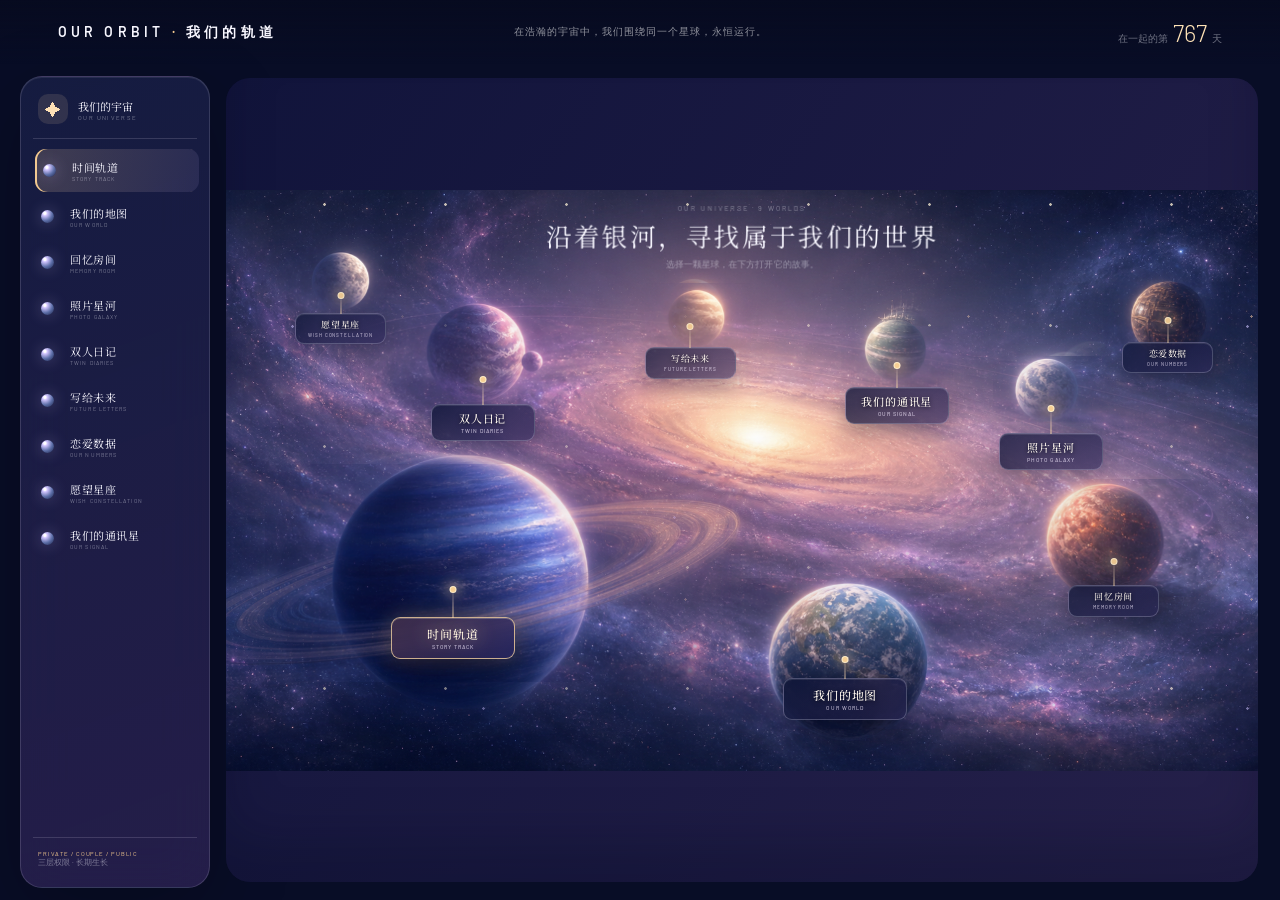
==== universe.html @ 41c92e72 "feat(atlas): animate nebula textures and planet surfaces" ====
<!doctype html>
<html lang="zh-CN">
<head>
  <meta charset="UTF-8">
  <meta name="viewport" content="width=device-width, initial-scale=1.0">
  <title>我们的宇宙｜OUR ORBIT</title>
  <meta name="description" content="葛家羽与牛一铭的私人数字恋爱博物馆。">
  <meta name="theme-color" content="#10142f">
  <link rel="stylesheet" href="css/site.css?v=ambient-v016">
</head>
<body class="universe-page">
  <div class="atlas-background" aria-hidden="true">
    <img src="assets/galaxy-atlas-integrated.png" alt="">
    <div class="atlas-background__shade"></div>
    <div class="atlas-background__grain"></div>
  </div>

  <header class="topbar topbar--atlas">
    <a class="brand" href="index.html">OUR ORBIT <span>·</span> 我们的轨道</a>
    <p class="atlas-message">在浩瀚的宇宙中，我们围绕同一个星球，永恒运行。</p>
    <div class="atlas-days"><span>在一起的第</span><strong data-day-number>—</strong><span>天</span></div>
    <button class="mobile-menu-button" type="button" data-menu-button aria-label="打开世界导航">☰</button>
  </header>

  <main class="atlas-shell">
    <aside class="world-nav" data-world-nav>
      <div class="world-nav__head"><span>✦</span><div><strong>我们的宇宙</strong><small>OUR UNIVERSE</small></div></div>
      <nav aria-label="功能世界">
        <button class="is-active" type="button" data-world="timeline"><i></i><span><strong>时间轨道</strong><small>STORY TRACK</small></span></button>
        <button type="button" data-world="map"><i></i><span><strong>我们的地图</strong><small>OUR WORLD</small></span></button>
        <button type="button" data-world="room"><i></i><span><strong>回忆房间</strong><small>MEMORY ROOM</small></span></button>
        <button type="button" data-world="gallery"><i></i><span><strong>照片星河</strong><small>PHOTO GALAXY</small></span></button>
        <button type="button" data-world="diary"><i></i><span><strong>双人日记</strong><small>TWIN DIARIES</small></span></button>
        <button type="button" data-world="letters"><i></i><span><strong>写给未来</strong><small>FUTURE LETTERS</small></span></button>
        <button type="button" data-world="stats"><i></i><span><strong>恋爱数据</strong><small>OUR NUMBERS</small></span></button>
        <button type="button" data-world="wishes"><i></i><span><strong>愿望星座</strong><small>WISH CONSTELLATION</small></span></button>
        <button type="button" data-world="signal"><i></i><span><strong>我们的通讯星</strong><small>OUR SIGNAL</small></span></button>
      </nav>
      <footer><span>PRIVATE / COUPLE / PUBLIC</span><small>三层权限 · 长期生长</small></footer>
    </aside>

    <section class="galaxy-stage" aria-label="宇宙地图">
      <div class="galaxy-map">
      <div class="atlas-camera-layer" aria-hidden="true"></div>
      <div class="ambient-nebula-layer" aria-hidden="true">
        <i class="ambient-nebula ambient-nebula--arms"></i>
        <i class="ambient-nebula ambient-nebula--tide"></i>
      </div>
      <div class="ambient-planet-layer" aria-hidden="true"></div>
      <div class="atlas-aurora" aria-hidden="true"></div>
      <div class="galaxy-stage__heading">
        <span>OUR UNIVERSE · 9 WORLDS</span>
        <h1>沿着银河，寻找属于我们的世界</h1>
        <p>选择一颗星球，在下方打开它的故事。</p>
      </div>
      <div class="orbit orbit--one"></div><div class="orbit orbit--two"></div><div class="orbit orbit--three"></div>
      <button class="planet-node planet-node--timeline is-active" data-world="timeline"><i></i><span>时间轨道<small>STORY TRACK</small></span></button>
      <button class="planet-node planet-node--map" data-world="map"><i></i><span>我们的地图<small>OUR WORLD</small></span></button>
      <button class="planet-node planet-node--room" data-world="room"><i></i><span>回忆房间<small>MEMORY ROOM</small></span></button>
      <button class="planet-node planet-node--gallery" data-world="gallery"><i></i><span>照片星河<small>PHOTO GALAXY</small></span></button>
      <button class="planet-node planet-node--diary" data-world="diary"><i></i><span>双人日记<small>TWIN DIARIES</small></span></button>
      <button class="planet-node planet-node--letters" data-world="letters"><i></i><span>写给未来<small>FUTURE LETTERS</small></span></button>
      <button class="planet-node planet-node--stats" data-world="stats"><i></i><span>恋爱数据<small>OUR NUMBERS</small></span></button>
      <button class="planet-node planet-node--wishes" data-world="wishes"><i></i><span>愿望星座<small>WISH CONSTELLATION</small></span></button>
      <button class="planet-node planet-node--signal" data-world="signal"><i></i><span>我们的通讯星<small>OUR SIGNAL</small></span></button>
      </div>
    </section>
  </main>
  <section class="world-transition" data-flight-overlay aria-live="polite">
    <a href="universe.html" class="world-transition__back">← 返回宇宙地图</a>
    <div><p data-flight-en>WORLD</p><h1 data-flight-title>新的世界</h1><span data-flight-kicker>这颗星球的故事正在展开。</span></div>
  </section>
  <script src="js/ambient-motion.js?v=ambient-v016"></script>
  <script src="js/site.js?v=ambient-v016"></script>
</body>
</html>
---- css/site.css ----
@import url('https://fonts.googleapis.com/css2?family=Barlow:wght@300;400;500;600&family=Noto+Serif+SC:wght@400;500&display=swap');

:root{--pearl:#f8f7ff;--soft:rgba(248,247,255,.72);--faint:rgba(248,247,255,.43);--gold:#f3c98f;--lavender:#cfc6f4;--panel:#131a3c;--line:rgba(238,235,255,.15);--sans:'Barlow','PingFang SC',sans-serif;--serif:'Noto Serif SC','Songti SC',serif}
*{box-sizing:border-box}html,body{margin:0;min-height:100%;font-family:var(--sans)}body{color:var(--pearl);background:#10152f}a{color:inherit;text-decoration:none}button{font:inherit;color:inherit}body{opacity:0;transition:opacity .55s ease}body.is-ready{opacity:1}

.topbar{position:fixed;z-index:50;top:0;left:0;width:100%;height:76px;padding:0 clamp(22px,4.5vw,72px);display:flex;align-items:center;justify-content:space-between}.brand{font-size:14px;font-weight:600;letter-spacing:.3em;white-space:nowrap}.brand span{color:var(--gold)}.topbar__meta{font-size:11px;color:var(--faint);letter-spacing:.18em;margin-right:auto;margin-left:18px}.sound-button,.mobile-menu-button{width:40px;height:40px;border:1px solid rgba(255,255,255,.2);border-radius:50%;background:rgba(47,57,103,.32);backdrop-filter:blur(14px);cursor:pointer}.mobile-menu-button{display:none}

/* home */
.home-page{height:100svh;overflow:hidden;background:#8799c6}.home-scene,.atlas-background{position:fixed;inset:0;overflow:hidden}.home-scene__image{position:absolute;width:112%;height:112%;inset:-6%;object-fit:cover;object-position:58% 50%;transform:scale(1.015);transition:transform .2s linear}.home-scene__wash{position:absolute;inset:0;background:linear-gradient(90deg,rgba(69,87,135,.46) 0%,rgba(88,101,151,.18) 38%,transparent 63%),linear-gradient(0deg,rgba(52,65,111,.38),transparent 52%)}.home-scene__vignette{position:absolute;inset:0;box-shadow:inset 0 0 180px rgba(47,58,103,.38)}.home-scene__grain,.atlas-background__grain{position:absolute;inset:0;opacity:.035;pointer-events:none;background-image:url("data:image/svg+xml,%3Csvg xmlns='http://www.w3.org/2000/svg' width='150' height='150'%3E%3Cfilter id='n'%3E%3CfeTurbulence type='fractalNoise' baseFrequency='.85' numOctaves='3' stitchTiles='stitchTiles'/%3E%3C/filter%3E%3Crect width='100%25' height='100%25' filter='url(%23n)'/%3E%3C/svg%3E");mix-blend-mode:overlay}
.hero{position:relative;z-index:5;height:100svh;padding:116px clamp(24px,6vw,96px) 84px;display:flex;align-items:center}.hero__copy{width:min(640px,47vw);text-shadow:0 7px 35px rgba(38,48,96,.42)}.eyebrow{margin:0 0 22px;font-size:10px;letter-spacing:.34em;color:var(--soft)}.hero h1{display:flex;align-items:center;gap:clamp(10px,1.5vw,24px);font-family:var(--serif);font-size:clamp(44px,5vw,78px);line-height:1.12;font-weight:400;letter-spacing:.06em;margin:0}.hero h1 i{font-family:var(--serif);font-size:.43em;font-style:normal;color:var(--gold)}.hero__lead{font-family:var(--serif);font-size:clamp(15px,1.35vw,20px);line-height:2.05;color:var(--soft);margin:25px 0 0}.relationship-clock{display:flex;align-items:center;gap:16px;margin-top:27px}.relationship-clock strong{font-size:13px;letter-spacing:.24em}.relationship-clock span{font-size:10px;letter-spacing:.22em;color:var(--faint)}.relationship-clock em{padding-left:16px;border-left:1px solid rgba(255,255,255,.2);font-size:11px;font-style:normal;letter-spacing:.12em;color:rgba(255,226,194,.72)}.primary-link{margin-top:34px;width:296px;padding:15px 17px 14px 20px;display:flex;align-items:center;justify-content:space-between;border:1px solid rgba(255,255,255,.32);border-radius:18px;background:rgba(54,67,119,.28);backdrop-filter:blur(16px);transition:.3s}.primary-link:hover{transform:translateY(-3px);border-color:rgba(255,220,171,.7);background:rgba(60,73,128,.48)}.primary-link span{font-size:15px;letter-spacing:.12em}.primary-link small{display:block;margin-top:2px;font-size:8px;letter-spacing:.3em;color:var(--faint)}.primary-link b{width:44px;height:44px;display:grid;place-items:center;border-radius:50%;font-size:18px;font-weight:300;background:rgba(255,239,212,.17)}.hero__caption{position:absolute;right:clamp(28px,7vw,110px);bottom:76px;text-align:center;display:flex;align-items:center;gap:12px;font-size:9px;letter-spacing:.26em;color:rgba(255,255,255,.58)}.hero__caption i{font-style:normal;color:var(--gold);font-size:18px}.hero__caption small{position:absolute;top:28px;left:50%;transform:translateX(-50%);white-space:nowrap;font-size:7px;color:var(--faint)}.home-footer{position:fixed;z-index:5;bottom:20px;left:0;width:100%;padding:0 clamp(22px,4.5vw,72px);display:flex;justify-content:space-between;font-size:7px;letter-spacing:.25em;color:rgba(255,255,255,.36)}

/* atlas */
.universe-page{min-height:100svh;overflow:hidden}.atlas-background img{width:100%;height:100%;object-fit:cover;object-position:center 37%}.atlas-background__shade{position:absolute;inset:0;background:linear-gradient(90deg,rgba(6,9,27,.64),transparent 28%,transparent 74%,rgba(6,9,27,.35)),linear-gradient(0deg,rgba(8,11,32,.87) 0%,transparent 45%,rgba(7,10,28,.35) 100%)}.topbar--atlas{height:64px;background:linear-gradient(180deg,rgba(7,10,29,.7),transparent)}.atlas-message{position:absolute;left:50%;transform:translateX(-50%);margin:0;font-size:10px;color:rgba(255,255,255,.55);letter-spacing:.1em;white-space:nowrap}.atlas-days{display:flex;align-items:baseline;gap:5px;font-size:10px;color:var(--faint)}.atlas-days strong{font-size:24px;font-weight:300;color:#ffe3b7}.atlas-shell{position:relative;z-index:4;height:100svh;padding:68px 16px 12px 226px;display:grid;grid-template-rows:minmax(380px,1fr) 39vh;gap:12px}.world-nav{position:absolute;left:20px;top:76px;bottom:12px;width:190px;padding:17px 12px;border:1px solid var(--line);border-radius:22px;background:linear-gradient(160deg,rgba(24,31,70,.82),rgba(50,38,91,.68));box-shadow:0 24px 80px rgba(0,0,0,.22),inset 0 1px rgba(255,255,255,.08);backdrop-filter:blur(24px);display:flex;flex-direction:column}.world-nav__head{display:flex;align-items:center;gap:10px;padding:0 5px 14px;border-bottom:1px solid var(--line)}.world-nav__head>span{width:30px;height:30px;display:grid;place-items:center;border-radius:10px;background:rgba(255,222,176,.12);color:#ffe1b5}.world-nav__head div{display:flex;flex-direction:column}.world-nav__head strong{font-family:var(--serif);font-size:11px;font-weight:400}.world-nav__head small{font-size:6px;letter-spacing:.23em;color:var(--faint)}.world-nav nav{margin-top:10px;display:grid;gap:3px}.world-nav button{min-height:43px;padding:5px 8px;border:0;border-radius:11px;background:transparent;display:grid;grid-template-columns:21px 1fr;align-items:center;gap:8px;text-align:left;cursor:pointer;transition:.25s}.world-nav button:hover,.world-nav button.is-active{background:linear-gradient(100deg,rgba(255,212,158,.18),rgba(203,183,245,.1));transform:translateX(2px)}.world-nav button.is-active{box-shadow:inset 2px 0 var(--gold)}.world-nav button>i{width:13px;height:13px;border-radius:50%;background:radial-gradient(circle at 30% 26%,#fff 0 8%,#d3c6ff 18%,#5c6ea7 56%,#171c42 100%);box-shadow:0 0 15px rgba(213,199,255,.3)}.world-nav button span{display:flex;flex-direction:column}.world-nav button strong{font-family:var(--serif);font-size:11px;font-weight:400;letter-spacing:.05em}.world-nav button small{font-size:5.5px;letter-spacing:.2em;color:var(--faint)}.world-nav footer{margin-top:auto;padding:12px 5px 2px;border-top:1px solid var(--line);display:flex;flex-direction:column}.world-nav footer span{font-size:6px;letter-spacing:.16em;color:var(--gold)}.world-nav footer small{font-size:8px;color:var(--faint)}
.galaxy-stage{position:relative;min-height:0;overflow:hidden}.galaxy-stage__heading{position:absolute;z-index:4;top:5px;left:50%;transform:translateX(-50%);text-align:center;width:min(620px,70vw)}.galaxy-stage__heading span{font-size:7px;letter-spacing:.3em;color:var(--faint)}.galaxy-stage__heading h1{font-family:var(--serif);font-size:clamp(20px,2vw,30px);font-weight:400;letter-spacing:.08em;margin:4px 0}.galaxy-stage__heading p{font-size:9px;color:var(--faint);margin:0}.orbit{position:absolute;left:50%;top:54%;border:1px solid rgba(244,206,150,.2);border-radius:50%;transform:translate(-50%,-50%) rotate(-8deg);pointer-events:none}.orbit--one{width:32%;height:25%}.orbit--two{width:58%;height:43%;border-color:rgba(207,198,244,.18);transform:translate(-50%,-50%) rotate(6deg)}.orbit--three{width:84%;height:64%;opacity:.65}
.planet-node{position:absolute;z-index:5;padding:0;border:0;background:none;display:flex;flex-direction:column;align-items:center;gap:6px;cursor:pointer;transition:.35s}.planet-node:hover,.planet-node.is-active{filter:brightness(1.3);transform:scale(1.08)}.planet-node>i{display:block;width:58px;aspect-ratio:1;border-radius:50%;background:radial-gradient(circle at 31% 25%,rgba(255,255,255,.92),transparent 7%),radial-gradient(circle at 38% 35%,#8293c0,#34426f 50%,#111733 79%);box-shadow:inset -10px -11px 18px rgba(7,9,28,.65),0 0 18px rgba(185,199,255,.22)}.planet-node span{font-family:var(--serif);font-size:10px;white-space:nowrap;text-shadow:0 2px 8px #080b24}.planet-node small{display:block;font-family:var(--sans);font-size:5px;letter-spacing:.2em;color:var(--faint)}.planet-node--timeline{left:11%;top:53%}.planet-node--timeline>i{width:72px;background:repeating-linear-gradient(0deg,#6787ac 0 9px,#273653 10px 16px);box-shadow:inset -13px -8px 19px rgba(6,9,24,.7),0 0 20px rgba(167,198,255,.2)}.planet-node--map{left:53%;top:62%}.planet-node--map>i{width:67px;background:radial-gradient(circle at 32% 25%,rgba(255,255,255,.85),transparent 5%),radial-gradient(ellipse at 60% 45%,#7d9d68 0 18%,transparent 20%),radial-gradient(ellipse at 28% 62%,#6e8c5a 0 16%,transparent 18%),#1f5274}.planet-node--room{right:10%;top:48%}.planet-node--room>i{width:65px;background:radial-gradient(circle at 30% 22%,#f1c28a,#b5673e 34%,#542e2e 70%,#18172f)}.planet-node--gallery{right:24%;top:25%}.planet-node--gallery>i{background:radial-gradient(circle at 32% 27%,#fff,#b9c6e1 26%,#59698a 66%,#1c223f)}.planet-node--diary{left:29%;top:31%}.planet-node--diary>i{background:radial-gradient(circle at 30% 25%,#f5e7ef,#9b6f9a 34%,#4a365f 70%,#17162e)}.planet-node--letters{left:40%;top:17%}.planet-node--letters>i{width:50px;background:radial-gradient(circle at 30% 25%,#fff1cc,#c69a57 35%,#6e4a35 70%,#1b1831)}.planet-node--stats{right:4%;top:17%}.planet-node--stats>i{width:48px;background:radial-gradient(circle at 28% 23%,#ecd9c0,#755646 34%,#2e2f42 70%,#11152d)}.planet-node--wishes{left:17%;top:18%}.planet-node--wishes>i{width:48px;background:radial-gradient(circle at 30% 25%,#fff,#d7d7c6 28%,#67758c 67%,#191d36)}.planet-node--signal{left:51%;top:18%}.planet-node--signal>i{width:45px;background:repeating-linear-gradient(0deg,#65c0b8 0 8px,#25546a 9px 16px)}
.museum-panel{min-height:290px;display:grid;grid-template-columns:minmax(240px,22%) 1fr minmax(215px,18%);border:1px solid rgba(239,235,255,.16);border-radius:22px;overflow:hidden;background:linear-gradient(140deg,rgba(17,24,58,.94),rgba(39,31,81,.91) 50%,rgba(17,29,67,.94));box-shadow:0 -16px 70px rgba(4,7,25,.42);backdrop-filter:blur(24px)}.museum-panel__identity{position:relative;padding:20px 22px;border-right:1px solid var(--line);display:flex;flex-direction:column;align-items:flex-start;overflow:hidden}.back-link{font-size:8px;color:var(--faint);letter-spacing:.12em}.selected-planet{position:absolute;right:-24px;top:-19px;width:138px;aspect-ratio:1;border-radius:50%;background:radial-gradient(circle at 30% 24%,#fff,transparent 5%),radial-gradient(circle at 36% 33%,#9aaadc,#53628d 46%,#151c3e 76%);box-shadow:-13px 18px 38px rgba(4,7,24,.48),0 0 35px rgba(184,200,255,.18)}.selected-planet i{position:absolute;left:-22%;top:47%;width:145%;height:22%;border:1px solid rgba(244,207,157,.36);border-radius:50%;transform:rotate(-12deg)}.museum-panel__identity>p{margin:42px 0 2px;font-size:6px;letter-spacing:.28em;color:var(--faint)}.museum-panel__identity h2{font-family:var(--serif);font-size:clamp(25px,2.2vw,36px);font-weight:400;letter-spacing:.08em;margin:0;max-width:75%}.museum-panel__identity>span{margin-top:8px;max-width:80%;font-family:var(--serif);font-size:10px;line-height:1.7;color:var(--soft)}.enter-world{margin-top:auto;border:1px solid rgba(255,255,255,.2);border-radius:10px;background:linear-gradient(100deg,rgba(249,206,148,.15),rgba(207,190,245,.1));padding:9px 13px;font-size:9px;letter-spacing:.1em;cursor:pointer}.museum-panel__content{padding:14px 18px;min-width:0;overflow:hidden}.detail-tabs{height:32px;display:flex;gap:clamp(12px,2vw,30px);align-items:center;border-bottom:1px solid var(--line);overflow:auto}.detail-tabs button{border:0;background:none;padding:0;white-space:nowrap;font-size:8px;color:var(--faint);cursor:pointer}.detail-tabs button.is-active{color:#ffe0b4}.detail-intro{margin:10px 0 8px;font-size:9px;line-height:1.7;color:var(--soft)}.detail-timeline{display:flex;gap:24px;min-height:32px;overflow:auto}.detail-timeline div{display:flex;align-items:center;gap:7px;white-space:nowrap}.detail-timeline time{font-size:6px;color:var(--faint);letter-spacing:.08em}.detail-timeline i{width:4px;height:4px;border-radius:50%;background:var(--gold);box-shadow:0 0 10px var(--gold)}.detail-timeline span{font-family:var(--serif);font-size:8px}.memory-gallery{height:calc(100% - 92px);min-height:116px;display:grid;grid-template-columns:repeat(3,1fr);gap:8px}.memory-card{position:relative;overflow:hidden;border:1px solid var(--line);border-radius:10px;background-size:cover;background-position:center}.memory-card:nth-child(1){background-image:linear-gradient(0deg,rgba(9,13,39,.8),transparent),url('../assets/hero-twin-planets.png')}.memory-card:nth-child(2){background-image:linear-gradient(0deg,rgba(9,13,39,.86),transparent),url('../assets/galaxy-atlas.png');background-position:30% 40%}.memory-card:nth-child(3){background-image:linear-gradient(0deg,rgba(9,13,39,.86),transparent),url('../assets/galaxy-atlas.png');background-position:75% 50%}.memory-card span{position:absolute;left:10px;bottom:8px;font-family:var(--serif);font-size:9px}.memory-card small{position:absolute;left:10px;top:8px;font-size:5px;letter-spacing:.16em;color:var(--soft)}.museum-panel__notes{padding:18px;border-left:1px solid var(--line);display:flex;flex-direction:column}.museum-panel__notes>span{font-family:var(--serif);font-size:10px;color:#ffdfb2}.museum-panel__notes>div{margin-top:11px}.museum-panel__notes p{position:relative;margin:0 0 10px;padding-left:13px;font-size:8px;line-height:1.6;color:var(--soft)}.museum-panel__notes p:before{content:'';position:absolute;left:0;top:6px;width:4px;height:4px;border-radius:50%;background:#dccbff}.museum-panel__notes footer{margin-top:auto;padding-top:11px;border-top:1px solid var(--line);display:flex;flex-direction:column}.museum-panel__notes footer strong{font-family:var(--serif);font-size:10px;font-weight:400}.museum-panel__notes footer small{font-size:5px;letter-spacing:.18em;color:var(--faint)}

@media(max-width:980px){.atlas-shell{padding-left:180px}.world-nav{width:156px}.museum-panel{grid-template-columns:minmax(220px,32%) 1fr}.museum-panel__notes{display:none}.atlas-message{display:none}.planet-node span{display:none}}
@media(max-width:700px){.topbar{height:60px;padding:0 18px}.brand{font-size:11px;letter-spacing:.2em}.topbar__meta,.sound-button,.atlas-days{display:none}.home-page{overflow:auto}.home-scene__image{width:150%;height:100%;inset:0 -25%;object-position:64% 35%}.home-scene__wash{background:linear-gradient(0deg,rgba(46,60,108,.64),transparent 62%)}.hero{height:100svh;padding:70px 20px 34px;align-items:flex-end}.hero__copy{width:100%}.hero h1{font-size:clamp(34px,10vw,48px)}.hero__lead{font-size:14px}.relationship-clock{flex-wrap:wrap}.relationship-clock em{width:100%;padding:0;border:0}.hero__caption,.home-footer span:first-child{display:none}.primary-link{width:min(100%,320px)}.mobile-menu-button{display:grid;place-items:center}.atlas-shell{padding:70px 12px 12px;display:block;height:auto;min-height:100svh}.world-nav{position:fixed;z-index:60;top:0;left:0;bottom:0;width:min(300px,86vw);border-radius:0;transform:translateX(-105%);transition:.35s}.world-nav.is-open{transform:translateX(0)}.galaxy-stage{height:58vh;min-height:470px}.galaxy-stage__heading{top:0;width:90%}.galaxy-stage__heading h1{font-size:19px}.orbit{opacity:.35}.planet-node>i{width:44px}.planet-node--timeline>i,.planet-node--map>i,.planet-node--room>i{width:54px}.museum-panel{display:block;min-height:620px;border-radius:18px}.museum-panel__identity{height:220px;border:0;border-bottom:1px solid var(--line)}.museum-panel__identity>p{margin-top:28px}.museum-panel__content{height:390px}.memory-gallery{height:230px;grid-template-columns:1fr;overflow:auto}.memory-card{min-height:140px}}
@media(prefers-reduced-motion:reduce){*,*:before,*:after{animation:none!important;transition:none!important}}

/* V0.12 atlas: each navigable world uses a dedicated painted planet asset,
   rather than a procedural colour ball.  The source images stay local so the
   GitHub Pages build has no external image dependency. */
.universe-page .planet-node>i{background-color:transparent;background-repeat:no-repeat;background-size:cover;background-position:center;box-shadow:0 0 30px rgba(184,199,255,.22)}
.universe-page .planet-node--timeline>i{width:128px;background-image:url('../assets/planet-timeline.png')}
.universe-page .planet-node--map>i{width:118px;background-image:url('../assets/planet-map.png')}
.universe-page .planet-node--room>i{width:112px;background-image:url('../assets/planet-room.png')}
.universe-page .planet-node--gallery>i{width:98px;background-image:url('../assets/planet-gallery.png')}
.universe-page .planet-node--diary>i{width:104px;background-image:url('../assets/planet-diary.png')}
.universe-page .planet-node--letters>i{width:88px;background-image:url('../assets/planet-letters.png')}
.universe-page .planet-node--stats>i{width:86px;background-image:url('../assets/planet-stats.png')}
.universe-page .planet-node--wishes>i{width:88px;background-image:url('../assets/planet-wishes.png')}
.universe-page .planet-node--signal>i{width:84px;background-image:url('../assets/planet-signal.png')}
.universe-page .planet-node:hover>i,.universe-page .planet-node.is-active>i{filter:brightness(1.16) saturate(1.1);box-shadow:0 0 42px rgba(255,211,159,.42)}
.universe-page .selected-planet{width:170px;background-color:transparent;background-repeat:no-repeat;background-size:cover;background-position:center;box-shadow:-13px 18px 38px rgba(4,7,24,.48),0 0 48px rgba(184,200,255,.3)}
@media(max-width:700px){.universe-page .planet-node--timeline>i{width:76px}.universe-page .planet-node--map>i,.universe-page .planet-node--room>i{width:70px}.universe-page .planet-node--gallery>i,.universe-page .planet-node--diary>i{width:62px}.universe-page .planet-node--letters>i,.universe-page .planet-node--stats>i,.universe-page .planet-node--wishes>i,.universe-page .planet-node--signal>i{width:56px}.universe-page .selected-planet{width:132px}}

/* The atlas needs embedded celestial bodies, not circular image stickers.
   Zoom through the generated frame, softly dissolve the remaining edge, and
   share the galaxy's lavender/gold atmospheric light with every planet. */
.universe-page .planet-node>i{position:relative;border-radius:0;background-size:155%;background-position:center;mask-image:radial-gradient(circle at 50% 50%,#000 66%,rgba(0,0,0,.96) 75%,rgba(0,0,0,.48) 87%,transparent 97%);-webkit-mask-image:radial-gradient(circle at 50% 50%,#000 66%,rgba(0,0,0,.96) 75%,rgba(0,0,0,.48) 87%,transparent 97%);box-shadow:none;filter:drop-shadow(0 12px 16px rgba(3,7,28,.48)) drop-shadow(0 0 16px rgba(190,169,255,.22));animation:planet-drift 12s ease-in-out infinite}
.universe-page .planet-node>i:after{content:'';position:absolute;inset:5%;border-radius:50%;background:radial-gradient(circle at 22% 18%,rgba(255,234,201,.34),transparent 21%),radial-gradient(circle at 80% 82%,rgba(159,170,255,.17),transparent 47%);mix-blend-mode:screen;pointer-events:none}
.universe-page .planet-node--timeline>i{background-size:178%;animation-duration:14s}.universe-page .planet-node--map>i{background-size:164%;animation-duration:17s;animation-delay:-5s}.universe-page .planet-node--room>i{background-size:164%;animation-duration:15s;animation-delay:-8s}.universe-page .planet-node--gallery>i{background-size:160%;animation-duration:13s;animation-delay:-3s}.universe-page .planet-node--diary>i{background-size:163%;animation-duration:16s;animation-delay:-9s}.universe-page .planet-node--letters>i{background-size:165%;animation-duration:12s;animation-delay:-6s}.universe-page .planet-node--stats>i{background-size:165%;animation-duration:18s;animation-delay:-11s}.universe-page .planet-node--wishes>i{background-size:163%;animation-duration:13s;animation-delay:-7s}.universe-page .planet-node--signal>i{background-size:165%;animation-duration:16s;animation-delay:-4s}
.universe-page .planet-node:hover>i,.universe-page .planet-node.is-active>i{filter:brightness(1.13) saturate(1.09) drop-shadow(0 12px 18px rgba(3,7,28,.42)) drop-shadow(0 0 23px rgba(255,205,156,.48));box-shadow:none}
.universe-page .galaxy-stage:before{content:'';position:absolute;inset:6% 5% 0;z-index:2;pointer-events:none;background:radial-gradient(ellipse at 49% 57%,rgba(255,199,166,.16),transparent 19%),radial-gradient(ellipse at 58% 48%,rgba(150,135,255,.13),transparent 38%);mix-blend-mode:screen;filter:blur(17px);animation:galaxy-breathe 13s ease-in-out infinite}
.universe-page .selected-planet{border-radius:0;background-size:178%;mask-image:radial-gradient(circle at 50% 50%,#000 68%,rgba(0,0,0,.9) 80%,transparent 98%);-webkit-mask-image:radial-gradient(circle at 50% 50%,#000 68%,rgba(0,0,0,.9) 80%,transparent 98%);box-shadow:none;filter:drop-shadow(-13px 18px 24px rgba(4,7,24,.5)) drop-shadow(0 0 25px rgba(184,200,255,.28))}
@keyframes planet-drift{0%,100%{transform:translate3d(0,0,0) rotate(-.35deg)}50%{transform:translate3d(0,-7px,0) rotate(.35deg)}}
@keyframes galaxy-breathe{0%,100%{opacity:.55;transform:scale(.98)}50%{opacity:1;transform:scale(1.03)}}

/* Unified atlas composition: the worlds are painted into one shared galaxy
   instead of being nine separate images layered on top of a background. */
.universe-page .atlas-background{display:none}
.universe-page{background:#080d26}
.universe-page .galaxy-stage{background:url('../assets/galaxy-atlas-integrated.png') center center/cover no-repeat;border-radius:18px 18px 0 0;box-shadow:inset 0 -45px 50px rgba(5,8,29,.24)}
.universe-page .galaxy-stage:before{opacity:.34;animation:galaxy-breathe 15s ease-in-out infinite}
.universe-page .orbit{display:none}
.universe-page .planet-node>i{visibility:hidden;animation:none!important;filter:none!important;mask-image:none;-webkit-mask-image:none;background:none!important;width:96px}
.universe-page .planet-node{gap:2px;text-shadow:0 2px 8px #05091f}
.universe-page .planet-node:hover,.universe-page .planet-node.is-active{filter:none;transform:translateY(-2px)}
.universe-page .planet-node:hover span,.universe-page .planet-node.is-active span{color:#ffe2bd;text-shadow:0 0 18px rgba(255,210,161,.76)}
.universe-page .planet-node--wishes{left:7%;top:11%}.universe-page .planet-node--diary{left:20%;top:23%}.universe-page .planet-node--letters{left:41%;top:17%}.universe-page .planet-node--signal{left:61%;top:22%}.universe-page .planet-node--gallery{right:15%;top:29%}.universe-page .planet-node--stats{right:3%;top:16%}.universe-page .planet-node--timeline{left:17%;top:52%}.universe-page .planet-node--map{left:55%;top:63%}.universe-page .planet-node--room{right:8%;top:47%}
.universe-page .selected-planet{border-radius:50%;background:radial-gradient(circle at 30% 25%,rgba(255,255,255,.85),transparent 7%),radial-gradient(circle at 40% 35%,#91a4d2,#45547e 48%,#121b42 78%)!important;mask-image:none;-webkit-mask-image:none;filter:none;box-shadow:-13px 18px 38px rgba(4,7,24,.48),0 0 35px rgba(184,200,255,.18)}
@media(max-width:700px){.universe-page .galaxy-stage{border-radius:14px}.universe-page .planet-node>i{width:54px}.universe-page .planet-node--wishes{left:5%;top:11%}.universe-page .planet-node--diary{left:18%;top:23%}.universe-page .planet-node--timeline{left:13%;top:52%}.universe-page .planet-node--map{left:52%;top:63%}.universe-page .planet-node--room{right:5%;top:47%}}

/* Planet labels: readable museum placards connected back to their world. */
.universe-page .galaxy-stage{background-size:104%;background-position:50% 50%;animation:atlas-drift 26s ease-in-out infinite alternate}
.universe-page .galaxy-stage:after{content:'';position:absolute;inset:0;z-index:3;pointer-events:none;opacity:.62;background-image:radial-gradient(circle,rgba(255,239,211,.95) 0 1px,transparent 1.7px),radial-gradient(circle,rgba(205,194,255,.8) 0 1px,transparent 1.7px);background-size:128px 128px,197px 197px;background-position:0 0,35px 54px;animation:stardust-flow 22s linear infinite}
.universe-page .planet-node{z-index:6;gap:0;min-width:108px;align-items:center;animation:label-float 8s ease-in-out infinite}
.universe-page .planet-node:nth-of-type(2n){animation-delay:-2.8s}.universe-page .planet-node:nth-of-type(3n){animation-delay:-5.2s}
.universe-page .planet-node span{position:relative;display:flex;flex-direction:column;align-items:center;min-width:104px;padding:7px 10px 6px;border:1px solid rgba(234,231,255,.26);border-radius:9px;background:linear-gradient(135deg,rgba(13,20,54,.78),rgba(39,35,83,.56));box-shadow:0 8px 22px rgba(4,7,24,.34),inset 0 1px rgba(255,255,255,.1);backdrop-filter:blur(11px);font-size:11px;font-weight:500;line-height:1.15;letter-spacing:.07em;color:#fff8ef;text-shadow:0 1px 4px rgba(1,4,18,.9);transition:.28s}
.universe-page .planet-node small{margin-top:3px;font-size:5.5px;letter-spacing:.19em;color:rgba(245,235,255,.7);text-shadow:none}
.universe-page .planet-node span:before{content:'';position:absolute;left:50%;bottom:100%;width:1px;height:19px;background:linear-gradient(0deg,rgba(255,221,169,.88),rgba(216,201,255,.18));transform:translateX(-50%)}
.universe-page .planet-node span:after{content:'';position:absolute;left:50%;bottom:calc(100% + 17px);width:5px;height:5px;border:1px solid rgba(255,239,203,.95);border-radius:50%;background:#f6cf94;box-shadow:0 0 13px 4px rgba(255,210,150,.42);transform:translateX(-50%)}
.universe-page .planet-node:hover,.universe-page .planet-node.is-active{transform:translateY(-3px);animation-play-state:paused}
.universe-page .planet-node:hover span,.universe-page .planet-node.is-active span{border-color:rgba(255,221,164,.75);background:linear-gradient(135deg,rgba(70,49,76,.8),rgba(43,39,97,.72));box-shadow:0 10px 28px rgba(5,7,27,.45),0 0 22px rgba(255,205,146,.28),inset 0 1px rgba(255,246,225,.24);color:#fff4df}
.universe-page .planet-node.is-active span:after{animation:anchor-pulse 2.4s ease-in-out infinite}
.universe-page .planet-node>i{display:none}
.universe-page .planet-node--wishes{left:7%;top:27%;--line:18px}.universe-page .planet-node--diary{left:21%;top:31%;--line:23px}.universe-page .planet-node--letters{left:42%;top:32%;--line:18px}.universe-page .planet-node--signal{left:61%;top:36%;--line:19px}.universe-page .planet-node--gallery{right:14%;top:40%;--line:20px}.universe-page .planet-node--stats{right:2%;top:31%;--line:17px}.universe-page .planet-node--timeline{left:18%;top:68%;--line:27px}.universe-page .planet-node--map{left:55%;top:79%;--line:23px}.universe-page .planet-node--room{right:7%;top:64%;--line:25px}
.universe-page .planet-node--timeline span,.universe-page .planet-node--map span{min-width:132px;padding:9px 13px 8px;font-size:12px}.universe-page .planet-node--letters span,.universe-page .planet-node--room span,.universe-page .planet-node--stats span,.universe-page .planet-node--wishes span{min-width:91px;padding:6px 8px 5px;font-size:9px;opacity:.94}.universe-page .planet-node--letters small,.universe-page .planet-node--room small,.universe-page .planet-node--stats small,.universe-page .planet-node--wishes small{font-size:4.7px}
.universe-page .planet-node span:before{height:var(--line,19px)}.universe-page .planet-node span:after{bottom:calc(100% + var(--line,19px) - 2px)}
.universe-page .galaxy-stage.is-focusing{animation:atlas-focus .9s cubic-bezier(.22,.8,.24,1) both!important}
@keyframes atlas-drift{0%{background-position:49% 51%}100%{background-position:52% 48%}}
@keyframes stardust-flow{from{background-position:0 0,35px 54px}to{background-position:128px -96px,232px -89px}}
@keyframes label-float{0%,100%{translate:0 0}50%{translate:0 -4px}}
@keyframes anchor-pulse{0%,100%{transform:translateX(-50%) scale(1);box-shadow:0 0 13px 4px rgba(255,210,150,.42)}50%{transform:translateX(-50%) scale(1.7);box-shadow:0 0 20px 7px rgba(255,216,162,.5)}}
@keyframes atlas-focus{0%{background-size:104%;background-position:50% 50%;filter:brightness(1)}45%{background-size:121%;background-position:var(--focus-x,50%) var(--focus-y,50%);filter:brightness(1.12)}100%{background-size:104%;background-position:var(--focus-x,50%) var(--focus-y,50%);filter:brightness(1)}}
@media(max-width:700px){.universe-page .galaxy-stage{background-size:cover}.universe-page .planet-node{min-width:80px}.universe-page .planet-node span{min-width:76px;padding:5px 6px;border-radius:7px;font-size:8px}.universe-page .planet-node small{font-size:4px}.universe-page .planet-node--timeline span,.universe-page .planet-node--map span{min-width:88px;padding:6px;font-size:9px}.universe-page .planet-node--wishes{left:5%;top:27%}.universe-page .planet-node--diary{left:17%;top:31%}.universe-page .planet-node--timeline{left:12%;top:68%}.universe-page .planet-node--map{left:50%;top:79%}.universe-page .planet-node--room{right:4%;top:64%}}

/* Each pin is now calibrated to the actual painted planet, not the label box. */
.universe-page .planet-node span:before,.universe-page .planet-node span:after{left:var(--pin-x,50%)}
.universe-page .planet-node--wishes{--line:100px;--pin-x:calc(50% - 70px)}.universe-page .planet-node--diary{--line:100px;--pin-x:calc(50% - 40px)}.universe-page .planet-node--letters{--line:105px;--pin-x:calc(50% - 28px)}.universe-page .planet-node--signal{--line:95px;--pin-x:calc(50% - 34px)}.universe-page .planet-node--gallery{--line:120px;--pin-x:calc(50% + 30px)}.universe-page .planet-node--stats{--line:100px;--pin-x:calc(50% + 16px)}.universe-page .planet-node--timeline{--line:48px;--pin-x:calc(50% - 37px)}.universe-page .planet-node--map{--line:30px;--pin-x:calc(50% - 16px)}.universe-page .planet-node--room{--line:40px;--pin-x:50%}

/* Camera-only layer: the universe moves into the selected planet while UI stays crisp. */
.universe-page .galaxy-stage{background:none!important;animation:none!important}
.universe-page .atlas-camera-layer{position:absolute;z-index:0;inset:0;background:url('../assets/galaxy-atlas-integrated.png') center/104% no-repeat;transform-origin:var(--focus-x,50%) var(--focus-y,50%);transition:transform .7s cubic-bezier(.22,.8,.24,1),filter .7s ease;will-change:transform;animation:atlas-drift-camera 26s ease-in-out infinite alternate}
.universe-page .galaxy-stage.is-focusing .atlas-camera-layer{animation:atlas-camera-push 1.15s cubic-bezier(.16,.82,.22,1) both}
.universe-page .galaxy-stage.is-focused .atlas-camera-layer{transform:scale(1.14);filter:brightness(1.09) saturate(1.06)}
@keyframes atlas-drift-camera{0%{background-position:49% 51%}100%{background-position:52% 48%}}
@keyframes atlas-camera-push{0%{transform:scale(1);filter:brightness(1)}52%{transform:scale(1.34);filter:brightness(1.2) saturate(1.12)}100%{transform:scale(1.14);filter:brightness(1.09) saturate(1.06)}}
@media(max-width:700px){.universe-page .atlas-camera-layer{background-size:cover}.universe-page .planet-node--wishes{--pin-x:50%;--line:44px}.universe-page .planet-node--diary{--pin-x:50%;--line:45px}.universe-page .planet-node--letters{--pin-x:50%;--line:42px}.universe-page .planet-node--signal{--pin-x:50%;--line:42px}.universe-page .planet-node--gallery{--pin-x:50%;--line:48px}.universe-page .planet-node--stats{--pin-x:50%;--line:44px}.universe-page .planet-node--timeline{--pin-x:50%;--line:38px}.universe-page .planet-node--map{--pin-x:50%;--line:32px}.universe-page .planet-node--room{--pin-x:50%;--line:36px}}

/* Alignment pass: preserve the full 16:9 atlas, then place labels in its
   stable coordinate system. Motion is deliberately disabled until this map is
   visually correct. */
.universe-page .galaxy-stage{--atlas-left:18.4%;--atlas-width:63.2%;background:#090d28!important;isolation:isolate}
.universe-page .galaxy-stage:before,.universe-page .galaxy-stage:after{display:none}
.universe-page .atlas-camera-layer{z-index:0;background:#090d28 url('../assets/galaxy-atlas-integrated.png') center/contain no-repeat;transform:none!important;filter:none!important;animation:none!important;transition:none!important}
.universe-page .atlas-camera-layer:before{content:'';position:absolute;inset:-9%;z-index:-1;background:url('../assets/galaxy-atlas-integrated.png') center/cover no-repeat;filter:blur(28px);opacity:.34}
.universe-page .planet-node{transform:translateX(-50%);animation:none!important}
.universe-page .planet-node:hover,.universe-page .planet-node.is-active{transform:translateX(-50%) translateY(-3px)}
.universe-page .planet-node--wishes{left:25.5%;top:24%;--line:18px;--pin-x:50%}.universe-page .planet-node--diary{left:34.2%;top:39%;--line:27px;--pin-x:50%}.universe-page .planet-node--letters{left:47.1%;top:29%;--line:22px;--pin-x:50%}.universe-page .planet-node--signal{left:60.1%;top:36%;--line:22px;--pin-x:50%}.universe-page .planet-node--gallery{left:68.9%;top:44%;--line:25px;--pin-x:50%}.universe-page .planet-node--stats{left:75.9%;top:28%;--line:22px;--pin-x:50%}.universe-page .planet-node--timeline{left:32.3%;top:78%;--line:29px;--pin-x:50%}.universe-page .planet-node--map{left:56.3%;top:87%;--line:18px;--pin-x:50%}.universe-page .planet-node--room{left:72.8%;top:70%;--line:25px;--pin-x:50%}
.universe-page .planet-node--timeline span,.universe-page .planet-node--map span{min-width:124px}.universe-page .planet-node--letters span,.universe-page .planet-node--room span,.universe-page .planet-node--stats span,.universe-page .planet-node--wishes span{min-width:91px}
@media(max-width:700px){.universe-page .galaxy-stage{--atlas-left:0%;--atlas-width:100%}.universe-page .atlas-camera-layer{background-size:cover}.universe-page .planet-node{transform:translateX(-50%)}.universe-page .planet-node:hover,.universe-page .planet-node.is-active{transform:translateX(-50%) translateY(-2px)}.universe-page .planet-node--wishes{left:11%;top:25%;--line:18px}.universe-page .planet-node--diary{left:25%;top:39%;--line:22px}.universe-page .planet-node--letters{left:45%;top:29%;--line:18px}.universe-page .planet-node--signal{left:65%;top:36%;--line:18px}.universe-page .planet-node--gallery{left:80%;top:44%;--line:20px}.universe-page .planet-node--stats{left:91%;top:28%;--line:18px}.universe-page .planet-node--timeline{left:22%;top:78%;--line:22px}.universe-page .planet-node--map{left:60%;top:87%;--line:16px}.universe-page .planet-node--room{left:86%;top:70%;--line:20px}}

/* Navigation is now the full-screen atlas. Detail content belongs to its own world route. */
.universe-page .atlas-shell{height:100svh;padding:78px 22px 18px 226px;display:block}.universe-page .galaxy-stage{height:100%;border-radius:24px;display:grid;place-items:center;overflow:hidden;background:linear-gradient(125deg,#11143b,#25204a)!important}.universe-page .galaxy-map{position:relative;height:100%;max-width:100%;aspect-ratio:16/9;overflow:hidden}.universe-page .galaxy-map .atlas-camera-layer{position:absolute;inset:0;background:#090d28 url('../assets/galaxy-atlas-integrated.png') center/cover no-repeat}.universe-page .galaxy-map .atlas-camera-layer:before{display:none}.universe-page .galaxy-map .galaxy-stage__heading,.universe-page .galaxy-map .planet-node{position:absolute}.universe-page .galaxy-map .planet-node--wishes{left:11%;top:21%;--line:17px}.universe-page .galaxy-map .planet-node--diary{left:25%;top:37%;--line:24px}.universe-page .galaxy-map .planet-node--letters{left:45%;top:27%;--line:20px}.universe-page .galaxy-map .planet-node--signal{left:65%;top:34%;--line:21px}.universe-page .galaxy-map .planet-node--gallery{left:80%;top:42%;--line:24px}.universe-page .galaxy-map .planet-node--stats{left:91%;top:26%;--line:21px}.universe-page .galaxy-map .planet-node--timeline{left:22%;top:74%;--line:27px}.universe-page .galaxy-map .planet-node--map{left:60%;top:84%;--line:18px}.universe-page .galaxy-map .planet-node--room{left:86%;top:68%;--line:23px}.universe-page .galaxy-stage.is-entering .galaxy-map{animation:atlas-enter 1.05s cubic-bezier(.18,.75,.16,1) forwards}.universe-page .galaxy-stage.is-entering:after{content:'';position:absolute;inset:0;z-index:12;background:radial-gradient(circle at var(--jump-x,50%) var(--jump-y,50%),transparent 0 6%,rgba(255,242,222,.15) 14%,rgba(238,219,255,.58) 42%,#0a0d2c 100%);animation:jump-flash 1.05s ease-in forwards;pointer-events:none}.universe-page .galaxy-stage.is-entering .planet-node,.universe-page .galaxy-stage.is-entering .galaxy-stage__heading{opacity:0;transition:opacity .22s ease}.universe-page .galaxy-stage.is-entering .atlas-camera-layer{filter:brightness(1.2) saturate(1.12)}
@keyframes atlas-enter{0%{transform:scale(1);filter:blur(0)}62%{transform:scale(2.35);filter:blur(1px)}100%{transform:scale(3.2);filter:blur(7px)}}@keyframes jump-flash{0%{opacity:0}40%{opacity:.15}82%{opacity:.86}100%{opacity:1}}
.world-page{min-height:100svh;overflow:hidden;background:#0b0e2d}.world-arrival__sky{position:fixed;inset:0;background:linear-gradient(135deg,rgba(14,17,54,.32),rgba(20,12,52,.55)),url('../assets/galaxy-atlas-integrated.png') center/cover no-repeat;filter:brightness(.58) saturate(.8);transform:scale(1.12)}.world-arrival{position:relative;z-index:2;min-height:100svh;display:flex;flex-direction:column;align-items:center;justify-content:center;text-align:center}.world-arrival p{font-size:9px;letter-spacing:.36em;color:rgba(255,239,213,.7);margin:0}.world-arrival h1{margin:14px 0 10px;font-family:var(--serif);font-size:clamp(42px,6vw,88px);font-weight:400;letter-spacing:.1em}.world-arrival>span{font-family:var(--serif);font-size:15px;color:var(--soft)}.world-arrival small{margin-top:46px;letter-spacing:.32em;font-size:7px;color:var(--faint)}.world-arrival__back{position:relative;z-index:3;margin-left:auto;font-size:10px;letter-spacing:.12em;color:var(--soft)}
@media(max-width:700px){.universe-page .atlas-shell{padding:68px 10px 10px;height:100svh}.universe-page .galaxy-stage{border-radius:15px}.universe-page .galaxy-map{width:100%;height:auto;aspect-ratio:16/9}.universe-page .galaxy-map .planet-node--wishes{left:11%;top:21%}.universe-page .galaxy-map .planet-node--diary{left:25%;top:37%}.universe-page .galaxy-map .planet-node--letters{left:45%;top:27%}.universe-page .galaxy-map .planet-node--signal{left:65%;top:34%}.universe-page .galaxy-map .planet-node--gallery{left:80%;top:42%}.universe-page .galaxy-map .planet-node--stats{left:91%;top:26%}.universe-page .galaxy-map .planet-node--timeline{left:22%;top:74%}.universe-page .galaxy-map .planet-node--map{left:60%;top:84%}.universe-page .galaxy-map .planet-node--room{left:86%;top:68%}}

/* Quiet living space and target-directed flight. */
.universe-page .galaxy-map .atlas-camera-layer:after{content:'';position:absolute;inset:-8%;z-index:1;pointer-events:none;opacity:.5;background-image:radial-gradient(circle,rgba(255,242,214,.96) 0 1px,transparent 1.6px),radial-gradient(circle,rgba(203,193,255,.78) 0 1px,transparent 1.5px),radial-gradient(circle,rgba(255,207,171,.68) 0 1px,transparent 1.4px);background-size:121px 121px,191px 191px,283px 283px;background-position:0 0,54px 87px,118px 31px;animation:dust-drift 34s linear infinite}.universe-page .atlas-aurora{position:absolute;z-index:2;inset:-16%;pointer-events:none;opacity:.3;mix-blend-mode:screen;filter:blur(30px);background:radial-gradient(ellipse at 26% 35%,rgba(166,125,255,.26),transparent 27%),radial-gradient(ellipse at 75% 64%,rgba(255,187,148,.19),transparent 30%);animation:aurora-drift 27s ease-in-out infinite alternate}.universe-page .galaxy-stage.is-entering .galaxy-map{animation:target-flight 1.42s cubic-bezier(.16,.78,.18,1) forwards;transform-origin:0 0}.universe-page .galaxy-stage.is-entering .atlas-aurora{opacity:0}.universe-page .galaxy-stage.is-entering .atlas-camera-layer:after{opacity:0}.universe-page .galaxy-stage.is-entering:after{animation:jump-flash 1.42s ease-in forwards}
@keyframes dust-drift{from{background-position:0 0,54px 87px,118px 31px}to{background-position:121px -94px,245px -104px,401px -62px}}@keyframes aurora-drift{0%{transform:translate3d(-1.5%,-1%,0) scale(1)}100%{transform:translate3d(2%,1.5%,0) scale(1.08)}}@keyframes target-flight{0%{transform:translate(0,0) scale(1);filter:brightness(1) saturate(1)}68%{transform:translate(var(--fly-x),var(--fly-y)) scale(3.18);filter:brightness(1.16) saturate(1.1)}100%{transform:translate(var(--fly-x),var(--fly-y)) scale(3.55);filter:brightness(1.32) saturate(1.16) blur(2px)}}

/* Continuous colour-wash arrival, without a hard document navigation cut. */
.universe-page .galaxy-map .atlas-camera-layer:after{opacity:.72;animation-duration:24s}.universe-page .atlas-aurora{opacity:.44;animation-duration:20s}.universe-page .galaxy-stage.is-entering .galaxy-map{animation:target-flight 2.62s cubic-bezier(.12,.7,.13,1) forwards}.universe-page .galaxy-stage.is-entering:after{background:radial-gradient(circle at var(--jump-x,50%) var(--jump-y,50%),transparent 0 4%,color-mix(in srgb,var(--flight-color) 48%,transparent) 22%,rgba(14,14,42,.22) 54%,#090b27 100%);animation:jump-flash 2.62s ease-in forwards}.world-transition{position:fixed;z-index:100;inset:0;display:flex;align-items:center;justify-content:center;overflow:hidden;opacity:0;pointer-events:none;background:radial-gradient(circle at 50% 54%,color-mix(in srgb,var(--flight-color,#cfc6f4) 78%,#fff 22%) 0%,var(--flight-color,#cfc6f4) 22%,rgba(17,14,49,.96) 72%);transition:opacity .78s ease}.world-transition:before{content:'';position:absolute;inset:-12%;opacity:.45;background:radial-gradient(circle,rgba(255,255,255,.95) 0 1px,transparent 1.8px);background-size:96px 96px;animation:dust-drift 9s linear infinite}.world-transition>div{position:relative;z-index:1;text-align:center;transform:translateY(20px);opacity:0;transition:transform .8s ease .25s,opacity .8s ease .25s}.world-transition p{margin:0;font-size:9px;letter-spacing:.34em;color:rgba(255,250,234,.77)}.world-transition h1{margin:13px 0;font-family:var(--serif);font-size:clamp(46px,7vw,96px);font-weight:400;letter-spacing:.1em}.world-transition span{font-family:var(--serif);font-size:15px;color:rgba(255,255,255,.8)}.world-transition__back{position:absolute;z-index:2;right:clamp(24px,4vw,72px);top:30px;font-size:10px;letter-spacing:.12em;color:rgba(255,255,255,.72)}.world-transition.is-visible{opacity:1}.world-transition.is-arrived{pointer-events:auto}.world-transition.is-arrived>div{opacity:1;transform:translateY(0)}

/* Keep the clicked planet in frame through the journey; colour only takes over at arrival. */
@keyframes target-flight{0%{transform:translate(0,0) scale(1);filter:brightness(1) saturate(1) blur(0)}48%{filter:brightness(1.07) saturate(1.04) blur(.35px)}74%{filter:brightness(1.13) saturate(1.08) blur(2.8px)}100%{transform:translate(var(--fly-x),var(--fly-y)) scale(5.1);filter:brightness(1.28) saturate(1.16) blur(15px)}}
@keyframes world-reveal{to{opacity:1}}
.universe-page .galaxy-stage.is-entering .galaxy-map{animation:target-flight 3.6s linear forwards}
.universe-page .galaxy-stage.is-entering:after{animation:jump-flash 3.6s ease-in forwards}
.world-transition.is-visible{opacity:0;animation:world-reveal .62s ease forwards}

/* Idle motion keeps the entire atlas in one coordinate system, so labels never
   drift away from the painted planets while the universe breathes. */
.universe-page .galaxy-map{will-change:transform,filter;animation:atlas-idle-drift 22s ease-in-out infinite alternate}
.universe-page .galaxy-map:before{content:'';position:absolute;z-index:3;inset:-12%;pointer-events:none;mix-blend-mode:screen;opacity:.48;background:radial-gradient(ellipse at 18% 62%,rgba(109,103,235,.16),transparent 34%),radial-gradient(ellipse at 74% 38%,rgba(255,186,157,.14),transparent 31%),radial-gradient(ellipse at 56% 76%,rgba(166,115,246,.1),transparent 27%);filter:blur(26px);animation:nebula-tide 15s ease-in-out infinite alternate}
.universe-page .galaxy-map .atlas-camera-layer:after{opacity:.9;animation-duration:17s}
.universe-page .atlas-aurora{opacity:.62;animation-duration:13s;filter:blur(24px)}
.universe-page .galaxy-map .planet-node--wishes{left:11.12%;top:21.1%}
.universe-page .galaxy-map .planet-node--diary{left:24.86%;top:36.9%}
.universe-page .galaxy-map .planet-node--gallery{left:79.94%;top:41.9%}
.universe-page .galaxy-map .planet-node--stats{left:91.26%;top:26.1%}
.universe-page .galaxy-stage.is-entering .galaxy-map{animation:target-flight 3.6s linear forwards}
@keyframes atlas-idle-drift{0%{transform:translate3d(-.22%,.16%,0) scale(1.003);filter:brightness(.99) saturate(1)}46%{transform:translate3d(.28%,-.2%,0) scale(1.014);filter:brightness(1.035) saturate(1.075)}100%{transform:translate3d(-.12%,.24%,0) scale(1.006);filter:brightness(1.01) saturate(1.035)}}
@keyframes nebula-tide{0%{transform:translate3d(-2%,-1%,0) scale(.98);opacity:.26}54%{transform:translate3d(2.6%,1.8%,0) scale(1.08);opacity:.62}100%{transform:translate3d(-1%,2.2%,0) scale(1.02);opacity:.38}}
@media(prefers-reduced-motion:reduce){.universe-page .galaxy-map,.universe-page .galaxy-map:before{animation:none!important}}

/* V0.12 ambient motion system.  The painted atlas and its labels share one
   exact 1672 × 941 coordinate plane, preventing crop-induced label drift. */
.universe-page .galaxy-map{width:min(100%,calc(177.683svh - 170.576px));height:auto;max-height:100%;aspect-ratio:1672/941;animation:camera-drift var(--motion-camera,34s) ease-in-out infinite alternate}
.universe-page .galaxy-map .atlas-camera-layer{background-size:100% 100%}
.universe-page .galaxy-map .atlas-camera-layer:before{display:block;content:'';position:absolute;inset:0;z-index:2;pointer-events:none;mix-blend-mode:screen;opacity:0;background:radial-gradient(ellipse at 50% 49%,rgba(255,231,190,.19),transparent 19%),radial-gradient(ellipse at 54% 55%,rgba(208,169,255,.1),transparent 38%);animation:galaxy-core-breathe var(--motion-core,48s) ease-in-out infinite}
.universe-page .galaxy-map:before{opacity:calc(.44 * var(--motion-intensity,1));animation:nebula-tide var(--motion-nebula,66s) ease-in-out infinite alternate}
.universe-page .galaxy-map .atlas-camera-layer:after{opacity:calc(.78 * var(--motion-intensity,1));animation-duration:var(--motion-dust,28s)}
.universe-page .atlas-aurora{opacity:calc(.44 * var(--motion-intensity,1));animation-duration:var(--motion-aurora,54s)}
.universe-page .planet-node span:after{animation:planet-presence var(--motion-marker,96s) ease-in-out infinite;animation-delay:var(--planet-phase,0s)}
.universe-page .planet-node--timeline{--planet-phase:-16s}.universe-page .planet-node--map{--planet-phase:-61s}.universe-page .planet-node--room{--planet-phase:-38s}.universe-page .planet-node--gallery{--planet-phase:-74s}.universe-page .planet-node--diary{--planet-phase:-29s}.universe-page .planet-node--letters{--planet-phase:-82s}.universe-page .planet-node--stats{--planet-phase:-47s}.universe-page .planet-node--wishes{--planet-phase:-8s}.universe-page .planet-node--signal{--planet-phase:-55s}
.universe-page .planet-node.is-active span:after{animation:anchor-pulse 5.8s ease-in-out infinite}
.universe-page .galaxy-stage.is-entering .galaxy-map{animation:target-flight 3.6s linear forwards}
@keyframes camera-drift{0%{transform:translate3d(-.18%,.13%,0) scale(1.002);filter:brightness(.995) saturate(1)}50%{transform:translate3d(.2%,-.16%,0) scale(1.009);filter:brightness(1.025) saturate(1.045)}100%{transform:translate3d(-.08%,.18%,0) scale(1.004);filter:brightness(1.008) saturate(1.02)}}
@keyframes galaxy-core-breathe{0%,100%{opacity:.02;transform:scale(.985)}50%{opacity:.075;transform:scale(1.035)}}
@keyframes planet-presence{0%,100%{opacity:.82;box-shadow:0 0 11px 3px rgba(255,210,150,.28)}50%{opacity:1;box-shadow:0 0 18px 5px rgba(255,218,169,.5)}}
html[data-motion-paused='true'] .universe-page .galaxy-map,html[data-motion-paused='true'] .universe-page .galaxy-map:before,html[data-motion-paused='true'] .universe-page .atlas-camera-layer:before,html[data-motion-paused='true'] .universe-page .atlas-camera-layer:after,html[data-motion-paused='true'] .universe-page .atlas-aurora,html[data-motion-paused='true'] .universe-page .planet-node span:after{animation-play-state:paused}
html[data-motion='reduced'] .universe-page .galaxy-map,html[data-motion='reduced'] .universe-page .galaxy-map:before,html[data-motion='reduced'] .universe-page .atlas-camera-layer:before,html[data-motion='reduced'] .universe-page .atlas-camera-layer:after,html[data-motion='reduced'] .universe-page .atlas-aurora,html[data-motion='reduced'] .universe-page .planet-node span:after{animation:none!important}
@media(max-width:700px){.universe-page .galaxy-map{width:100%;height:auto;max-height:none;aspect-ratio:1672/941}.universe-page .atlas-aurora{filter:blur(31px)}.universe-page .galaxy-map:before{opacity:calc(.28 * var(--motion-intensity,.58))}}

/* The opening pair remains a single cinematic composition: camera and dawn
   light breathe around it, so it never breaks into visible image layers. */
.home-scene__image{--mouse-x:0px;--mouse-y:0px;animation:home-camera-drift var(--motion-camera,34s) ease-in-out infinite alternate;will-change:transform}
.home-scene__wash{animation:home-dawn-breathe var(--motion-core,48s) ease-in-out infinite}
@keyframes home-camera-drift{0%{transform:translate(calc(var(--mouse-x) - 4px),calc(var(--mouse-y) + 3px)) scale(1.015)}50%{transform:translate(calc(var(--mouse-x) + 4px),calc(var(--mouse-y) - 3px)) scale(1.029)}100%{transform:translate(calc(var(--mouse-x) - 2px),calc(var(--mouse-y) + 2px)) scale(1.02)}}
@keyframes home-dawn-breathe{0%,100%{opacity:.84}50%{opacity:1}}
html[data-motion-paused='true'] .home-scene__image,html[data-motion-paused='true'] .home-scene__wash,html[data-motion='reduced'] .home-scene__image,html[data-motion='reduced'] .home-scene__wash{animation:none!important}

/* Moving texture layers: they inherit the source atlas rather than adding
   separate planet stickers.  Masks keep every motion within its native body. */
.universe-page .ambient-nebula-layer,.universe-page .ambient-planet-layer{position:absolute;inset:0;z-index:1;pointer-events:none;overflow:hidden}
.universe-page .ambient-nebula{position:absolute;inset:-3%;display:block;background:url('../assets/galaxy-atlas-integrated.png') center/100% 100% no-repeat;mix-blend-mode:screen;will-change:transform,background-position,opacity}
.universe-page .ambient-nebula--arms{opacity:.33;mask-image:radial-gradient(ellipse at 50% 50%,#000 0 34%,rgba(0,0,0,.72) 51%,transparent 72%);-webkit-mask-image:radial-gradient(ellipse at 50% 50%,#000 0 34%,rgba(0,0,0,.72) 51%,transparent 72%);animation:galaxy-arm-turn var(--motion-galaxy,240s) linear infinite alternate}
.universe-page .ambient-nebula--tide{opacity:.28;background-size:108% 108%;background-position:48% 51%;mask-image:radial-gradient(ellipse at 22% 67%,#000 0 18%,transparent 48%),radial-gradient(ellipse at 76% 64%,#000 0 21%,transparent 52%);-webkit-mask-image:radial-gradient(ellipse at 22% 67%,#000 0 18%,transparent 48%),radial-gradient(ellipse at 76% 64%,#000 0 21%,transparent 52%);animation:nebula-texture-flow var(--motion-nebula,66s) ease-in-out infinite alternate}
.universe-page .ambient-planet-surface{position:absolute;left:var(--surface-left);top:var(--surface-top);width:var(--surface-size);height:var(--surface-size);display:block;background-image:url('../assets/galaxy-atlas-integrated.png');background-repeat:no-repeat;background-size:var(--surface-bg-width) var(--surface-bg-height);background-position:var(--surface-bg-x) var(--surface-bg-y);opacity:.7;mask-image:radial-gradient(circle at 50% 50%,#000 0 66%,rgba(0,0,0,.88) 78%,transparent 94%);-webkit-mask-image:radial-gradient(circle at 50% 50%,#000 0 66%,rgba(0,0,0,.88) 78%,transparent 94%);filter:saturate(1.035) brightness(1.012);animation:planet-surface-turn var(--surface-period) linear infinite;animation-delay:var(--surface-delay);will-change:background-position,opacity}
.universe-page .galaxy-stage.is-entering .ambient-nebula-layer,.universe-page .galaxy-stage.is-entering .ambient-planet-layer{opacity:0;transition:opacity .3s ease}
@keyframes galaxy-arm-turn{0%{transform:rotate(-.14deg) scale(1.006);opacity:.23}50%{transform:rotate(.18deg) scale(1.025);opacity:.36}100%{transform:rotate(.34deg) scale(1.042);opacity:.26}}
@keyframes nebula-texture-flow{0%{background-position:47% 52%;opacity:.19}50%{background-position:53% 48%;opacity:.34}100%{background-position:50% 54%;opacity:.24}}
@keyframes planet-surface-turn{0%,100%{background-position:var(--surface-bg-x) var(--surface-bg-y);opacity:.56}50%{background-position:calc(var(--surface-bg-x) + var(--surface-shift-x)) calc(var(--surface-bg-y) + var(--surface-shift-y));opacity:.82}}
html[data-motion-paused='true'] .ambient-nebula,html[data-motion-paused='true'] .ambient-planet-surface,html[data-motion='reduced'] .ambient-nebula,html[data-motion='reduced'] .ambient-planet-surface{animation-play-state:paused!important}
html[data-motion='reduced'] .ambient-nebula,html[data-motion='reduced'] .ambient-planet-surface{display:none}
@media(max-width:700px){.universe-page .ambient-nebula--arms{opacity:.15}.universe-page .ambient-nebula--tide{opacity:.1}.universe-page .ambient-planet-surface{opacity:.42}.universe-page .ambient-planet-surface:nth-child(n+6){display:none}}
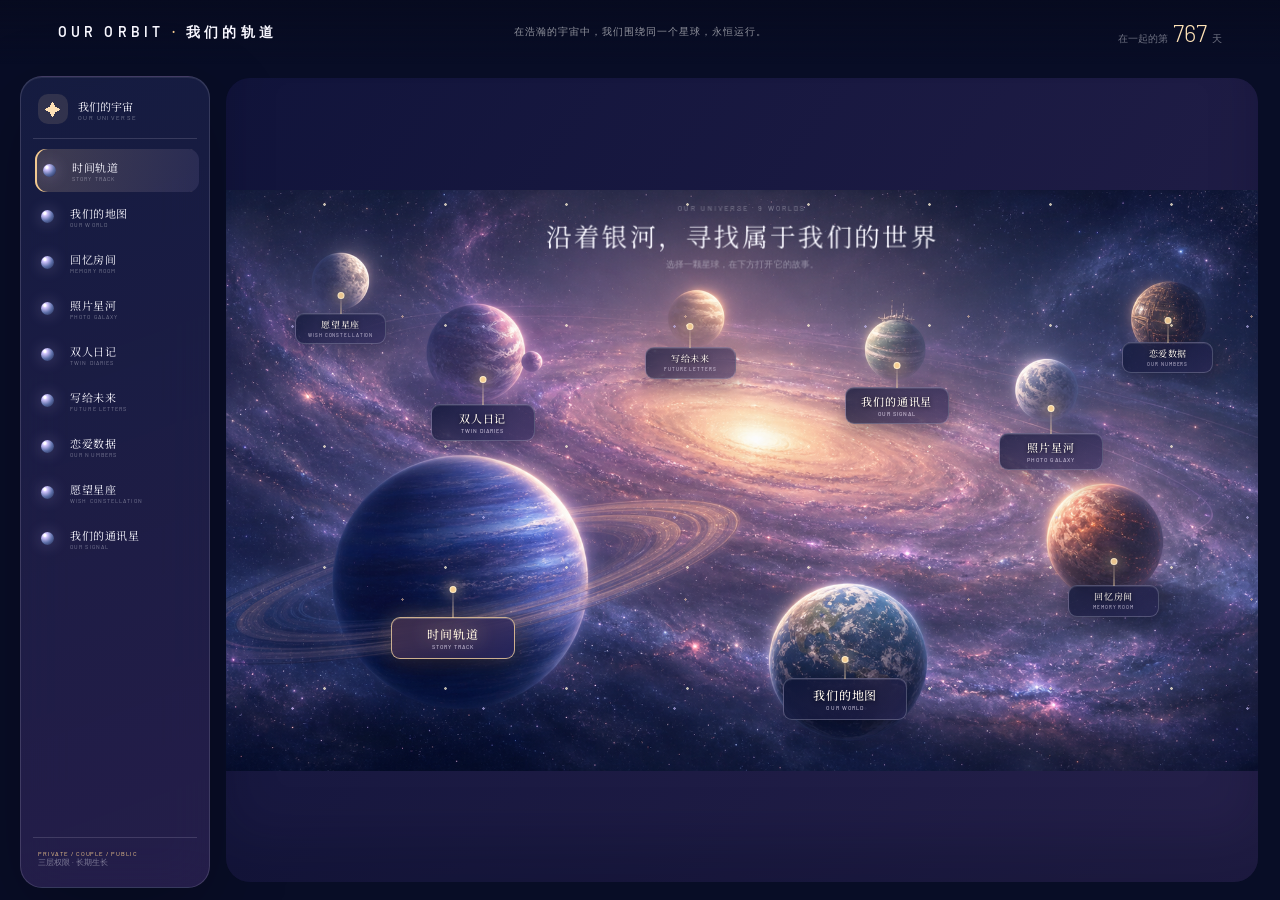
==== commit 89774e81: "Revert "feat(atlas): animate nebula textures and planet surfaces" This reverts commit 41c92e72248485" ====
--- a/universe.html
+++ b/universe.html
@@ -6,7 +6,7 @@
   <title>我们的宇宙｜OUR ORBIT</title>
   <meta name="description" content="葛家羽与牛一铭的私人数字恋爱博物馆。">
   <meta name="theme-color" content="#10142f">
-  <link rel="stylesheet" href="css/site.css?v=ambient-v016">
+  <link rel="stylesheet" href="css/site.css?v=ambient-v014">
 </head>
 <body class="universe-page">
   <div class="atlas-background" aria-hidden="true">
@@ -42,11 +42,6 @@
     <section class="galaxy-stage" aria-label="宇宙地图">
       <div class="galaxy-map">
       <div class="atlas-camera-layer" aria-hidden="true"></div>
-      <div class="ambient-nebula-layer" aria-hidden="true">
-        <i class="ambient-nebula ambient-nebula--arms"></i>
-        <i class="ambient-nebula ambient-nebula--tide"></i>
-      </div>
-      <div class="ambient-planet-layer" aria-hidden="true"></div>
       <div class="atlas-aurora" aria-hidden="true"></div>
       <div class="galaxy-stage__heading">
         <span>OUR UNIVERSE · 9 WORLDS</span>
@@ -70,7 +65,7 @@
     <a href="universe.html" class="world-transition__back">← 返回宇宙地图</a>
     <div><p data-flight-en>WORLD</p><h1 data-flight-title>新的世界</h1><span data-flight-kicker>这颗星球的故事正在展开。</span></div>
   </section>
-  <script src="js/ambient-motion.js?v=ambient-v016"></script>
-  <script src="js/site.js?v=ambient-v016"></script>
+  <script src="js/ambient-motion.js?v=ambient-v014"></script>
+  <script src="js/site.js?v=ambient-v014"></script>
 </body>
 </html>
--- a/css/site.css
+++ b/css/site.css
@@ -174,18 +174,3 @@
 @keyframes home-camera-drift{0%{transform:translate(calc(var(--mouse-x) - 4px),calc(var(--mouse-y) + 3px)) scale(1.015)}50%{transform:translate(calc(var(--mouse-x) + 4px),calc(var(--mouse-y) - 3px)) scale(1.029)}100%{transform:translate(calc(var(--mouse-x) - 2px),calc(var(--mouse-y) + 2px)) scale(1.02)}}
 @keyframes home-dawn-breathe{0%,100%{opacity:.84}50%{opacity:1}}
 html[data-motion-paused='true'] .home-scene__image,html[data-motion-paused='true'] .home-scene__wash,html[data-motion='reduced'] .home-scene__image,html[data-motion='reduced'] .home-scene__wash{animation:none!important}
-
-/* Moving texture layers: they inherit the source atlas rather than adding
-   separate planet stickers.  Masks keep every motion within its native body. */
-.universe-page .ambient-nebula-layer,.universe-page .ambient-planet-layer{position:absolute;inset:0;z-index:1;pointer-events:none;overflow:hidden}
-.universe-page .ambient-nebula{position:absolute;inset:-3%;display:block;background:url('../assets/galaxy-atlas-integrated.png') center/100% 100% no-repeat;mix-blend-mode:screen;will-change:transform,background-position,opacity}
-.universe-page .ambient-nebula--arms{opacity:.33;mask-image:radial-gradient(ellipse at 50% 50%,#000 0 34%,rgba(0,0,0,.72) 51%,transparent 72%);-webkit-mask-image:radial-gradient(ellipse at 50% 50%,#000 0 34%,rgba(0,0,0,.72) 51%,transparent 72%);animation:galaxy-arm-turn var(--motion-galaxy,240s) linear infinite alternate}
-.universe-page .ambient-nebula--tide{opacity:.28;background-size:108% 108%;background-position:48% 51%;mask-image:radial-gradient(ellipse at 22% 67%,#000 0 18%,transparent 48%),radial-gradient(ellipse at 76% 64%,#000 0 21%,transparent 52%);-webkit-mask-image:radial-gradient(ellipse at 22% 67%,#000 0 18%,transparent 48%),radial-gradient(ellipse at 76% 64%,#000 0 21%,transparent 52%);animation:nebula-texture-flow var(--motion-nebula,66s) ease-in-out infinite alternate}
-.universe-page .ambient-planet-surface{position:absolute;left:var(--surface-left);top:var(--surface-top);width:var(--surface-size);height:var(--surface-size);display:block;background-image:url('../assets/galaxy-atlas-integrated.png');background-repeat:no-repeat;background-size:var(--surface-bg-width) var(--surface-bg-height);background-position:var(--surface-bg-x) var(--surface-bg-y);opacity:.7;mask-image:radial-gradient(circle at 50% 50%,#000 0 66%,rgba(0,0,0,.88) 78%,transparent 94%);-webkit-mask-image:radial-gradient(circle at 50% 50%,#000 0 66%,rgba(0,0,0,.88) 78%,transparent 94%);filter:saturate(1.035) brightness(1.012);animation:planet-surface-turn var(--surface-period) linear infinite;animation-delay:var(--surface-delay);will-change:background-position,opacity}
-.universe-page .galaxy-stage.is-entering .ambient-nebula-layer,.universe-page .galaxy-stage.is-entering .ambient-planet-layer{opacity:0;transition:opacity .3s ease}
-@keyframes galaxy-arm-turn{0%{transform:rotate(-.14deg) scale(1.006);opacity:.23}50%{transform:rotate(.18deg) scale(1.025);opacity:.36}100%{transform:rotate(.34deg) scale(1.042);opacity:.26}}
-@keyframes nebula-texture-flow{0%{background-position:47% 52%;opacity:.19}50%{background-position:53% 48%;opacity:.34}100%{background-position:50% 54%;opacity:.24}}
-@keyframes planet-surface-turn{0%,100%{background-position:var(--surface-bg-x) var(--surface-bg-y);opacity:.56}50%{background-position:calc(var(--surface-bg-x) + var(--surface-shift-x)) calc(var(--surface-bg-y) + var(--surface-shift-y));opacity:.82}}
-html[data-motion-paused='true'] .ambient-nebula,html[data-motion-paused='true'] .ambient-planet-surface,html[data-motion='reduced'] .ambient-nebula,html[data-motion='reduced'] .ambient-planet-surface{animation-play-state:paused!important}
-html[data-motion='reduced'] .ambient-nebula,html[data-motion='reduced'] .ambient-planet-surface{display:none}
-@media(max-width:700px){.universe-page .ambient-nebula--arms{opacity:.15}.universe-page .ambient-nebula--tide{opacity:.1}.universe-page .ambient-planet-surface{opacity:.42}.universe-page .ambient-planet-surface:nth-child(n+6){display:none}}
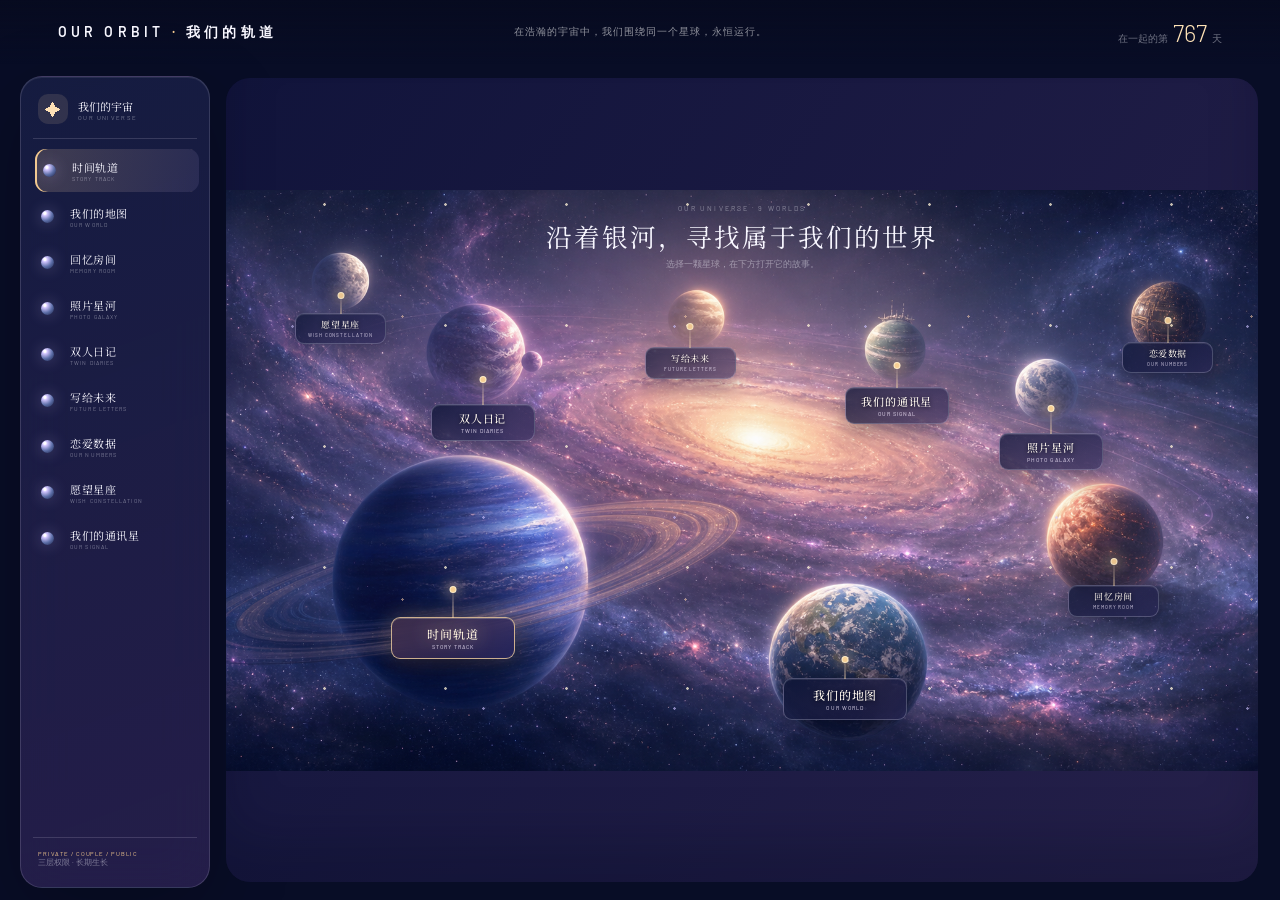
==== commit a2175789: "feat(timeline): add flight route and cinema memory" ====
--- a/universe.html
+++ b/universe.html
@@ -6,7 +6,7 @@
   <title>我们的宇宙｜OUR ORBIT</title>
   <meta name="description" content="葛家羽与牛一铭的私人数字恋爱博物馆。">
   <meta name="theme-color" content="#10142f">
-  <link rel="stylesheet" href="css/site.css?v=ambient-v014">
+  <link rel="stylesheet" href="css/site.css?v=timeline-v022">
 </head>
 <body class="universe-page">
   <div class="atlas-background" aria-hidden="true">
@@ -66,6 +66,6 @@
     <div><p data-flight-en>WORLD</p><h1 data-flight-title>新的世界</h1><span data-flight-kicker>这颗星球的故事正在展开。</span></div>
   </section>
   <script src="js/ambient-motion.js?v=ambient-v014"></script>
-  <script src="js/site.js?v=ambient-v014"></script>
+  <script src="js/site.js?v=timeline-v022"></script>
 </body>
 </html>
--- a/css/site.css
+++ b/css/site.css
@@ -174,3 +174,19 @@
 @keyframes home-camera-drift{0%{transform:translate(calc(var(--mouse-x) - 4px),calc(var(--mouse-y) + 3px)) scale(1.015)}50%{transform:translate(calc(var(--mouse-x) + 4px),calc(var(--mouse-y) - 3px)) scale(1.029)}100%{transform:translate(calc(var(--mouse-x) - 2px),calc(var(--mouse-y) + 2px)) scale(1.02)}}
 @keyframes home-dawn-breathe{0%,100%{opacity:.84}50%{opacity:1}}
 html[data-motion-paused='true'] .home-scene__image,html[data-motion-paused='true'] .home-scene__wash,html[data-motion='reduced'] .home-scene__image,html[data-motion='reduced'] .home-scene__wash{animation:none!important}
+
+/* V0.20 — the first memory is a generated spatial rendering derived from the
+   private references; the original photographs are never placed on the page. */
+.world-page [hidden]{display:none!important}.timeline-memory__space{background:#07122c}.timeline-memory__scene{position:absolute;inset:0;display:block;background:#8bc7e6 url('../assets/timeline-xiaoyuan-memory-v1.png') center/cover no-repeat;transform:scale(1.065);filter:saturate(.95) contrast(.98);transition:transform 4.8s cubic-bezier(.14,.75,.17,1),background-position 4.8s cubic-bezier(.14,.75,.17,1),filter 2.4s ease}.timeline-memory__space:before{content:'';position:absolute;z-index:2;inset:0;background:linear-gradient(90deg,rgba(4,13,38,.53) 0%,rgba(4,13,38,.08) 43%,rgba(4,13,38,.16)),linear-gradient(0deg,rgba(4,11,34,.56),transparent 46%),radial-gradient(ellipse at 12% 41%,rgba(255,246,225,.43),transparent 30%);pointer-events:none}.timeline-memory__space:after{z-index:5;background:linear-gradient(0deg,rgba(4,8,28,.68),transparent 40%),linear-gradient(90deg,rgba(4,8,27,.3),transparent 42%,rgba(4,8,27,.16));mix-blend-mode:normal}.timeline-memory__cloud{position:absolute;z-index:4;display:block;width:42vw;height:16vw;border-radius:50%;background:radial-gradient(ellipse,rgba(255,255,255,.9) 0 24%,rgba(246,250,255,.54) 42%,transparent 70%);filter:blur(17px);opacity:.82;animation:timeline-cloud-pass 5.2s cubic-bezier(.13,.64,.17,1) both}.timeline-memory__cloud--one{left:-17vw;top:9%;animation-delay:.05s}.timeline-memory__cloud--two{right:-21vw;top:42%;width:49vw;height:20vw;animation-delay:.3s;animation-direction:reverse}.timeline-memory__cloud--three{left:19%;bottom:-14vw;width:57vw;height:19vw;opacity:.58;animation-delay:.55s}.timeline-memory__lightpath{position:absolute;z-index:3;left:4%;bottom:8%;width:68%;height:26%;border:2px solid rgba(246,225,181,.38);border-left:0;border-bottom:0;border-radius:50%;transform:rotate(-9deg);filter:blur(.25px);box-shadow:0 0 18px rgba(255,205,142,.2);animation:track-glint 6s ease-in-out infinite}.timeline-memory__arrival-glow{position:absolute;z-index:3;inset:0;background:radial-gradient(circle at 65% 57%,rgba(255,214,165,.26),transparent 10%);opacity:.75;animation:arrival-glow 5s ease-in-out infinite}.timeline-memory__story,.timeline-memory__meta,.timeline-memory__progress{opacity:0;pointer-events:none;transition:opacity 1.15s ease .18s,transform 1.25s cubic-bezier(.18,.75,.22,1) .18s}.timeline-memory__story{transform:translate(-18px,-42%)}.timeline-memory__meta{transform:translateY(20px)}.timeline-memory__progress{transform:translateX(-16px)}.timeline-memory__approach{position:absolute;z-index:9;left:50%;bottom:clamp(26px,6vh,68px);display:flex;flex-direction:column;align-items:center;gap:5px;min-width:162px;padding:14px 25px 13px;border:1px solid rgba(255,233,191,.52);border-radius:999px;background:linear-gradient(135deg,rgba(27,42,91,.74),rgba(114,79,120,.46));box-shadow:0 10px 40px rgba(0,0,0,.26),inset 0 1px rgba(255,255,255,.32),0 0 24px rgba(255,205,143,.17);color:#fff8ed;backdrop-filter:blur(13px);transform:translateX(-50%);transition:.36s;animation:approach-wait 2.7s ease-in-out infinite}.timeline-memory__approach span{font-family:var(--serif);font-size:15px;letter-spacing:.12em}.timeline-memory__approach small{font-size:7px;letter-spacing:.22em;color:rgba(255,239,210,.71)}.timeline-memory__approach:hover{border-color:#ffe0a6;box-shadow:0 12px 43px rgba(0,0,0,.32),0 0 29px rgba(255,207,146,.34);transform:translateX(-50%) translateY(-3px)}.timeline-memory.is-approaching .timeline-memory__scene{background-position:78% 62%;transform:scale(1.34);filter:saturate(1.06) contrast(1.04)}.timeline-memory.is-approaching .timeline-memory__space:before{background:linear-gradient(90deg,rgba(4,13,38,.62) 0%,rgba(4,13,38,.13) 48%,rgba(4,13,38,.22)),linear-gradient(0deg,rgba(4,11,34,.7),transparent 48%)}.timeline-memory.is-approaching .timeline-memory__cloud{animation:cloud-exit 1.1s ease forwards}.timeline-memory.is-approaching .timeline-memory__lightpath{opacity:.25;transform:rotate(-9deg) scale(1.2)}.timeline-memory.is-approaching .timeline-memory__arrival-glow{opacity:0;transition:opacity 1s ease}.timeline-memory.is-approaching .timeline-memory__story,.timeline-memory.is-approaching .timeline-memory__meta,.timeline-memory.is-approaching .timeline-memory__progress{opacity:1;pointer-events:auto}.timeline-memory.is-approaching .timeline-memory__story{transform:translate(0,-42%)}.timeline-memory.is-approaching .timeline-memory__meta{transform:translateY(0)}.timeline-memory.is-approaching .timeline-memory__progress{transform:translateX(0)}.timeline-memory.is-approaching .timeline-memory__approach{animation:none;background:rgba(17,28,72,.77);border-color:rgba(255,255,255,.24);opacity:.7}.timeline-memory.is-approaching .timeline-memory__approach:hover{transform:translateX(-50%)}@keyframes timeline-cloud-pass{0%{transform:translate3d(-8vw,0,0) scale(.8);opacity:.86}62%{opacity:.52}100%{transform:translate3d(66vw,-4vw,0) scale(1.35);opacity:0}}@keyframes cloud-exit{to{opacity:0;transform:translate3d(20vw,-5vw,0) scale(1.4)}}@keyframes track-glint{0%,100%{opacity:.38}50%{opacity:.8}}@keyframes arrival-glow{0%,100%{opacity:.35;transform:scale(.92)}50%{opacity:.9;transform:scale(1.1)}}@keyframes approach-wait{0%,100%{box-shadow:0 10px 40px rgba(0,0,0,.26),0 0 18px rgba(255,205,143,.13)}50%{box-shadow:0 10px 40px rgba(0,0,0,.26),0 0 34px rgba(255,205,143,.37)}}@media(max-width:760px){.timeline-memory__scene{background-position:64% center}.timeline-memory__space:before{background:linear-gradient(0deg,rgba(4,11,34,.64),transparent 57%),linear-gradient(90deg,rgba(4,13,38,.42),rgba(4,13,38,.04))}.timeline-memory__cloud{width:70vw;height:26vw}.timeline-memory__lightpath{width:100%;left:-22%;bottom:17%}.timeline-memory__approach{bottom:27px;min-width:148px;padding:12px 21px}.timeline-memory.is-approaching .timeline-memory__scene{background-position:76% 55%;transform:scale(1.56)}.timeline-memory.is-approaching .timeline-memory__story{transform:translate(0,0)}.timeline-memory__story{transform:translate(-15px,0)}.timeline-memory__meta{display:none}.timeline-memory__progress{bottom:95px}}@media(prefers-reduced-motion:reduce){.timeline-memory__scene{transition:none}.timeline-memory__cloud,.timeline-memory__arrival-glow,.timeline-memory__lightpath,.timeline-memory__approach{animation:none!important}.timeline-memory__cloud{display:none}}
+
+/* Timeline is a voyage overview. Individual memories open only from their
+   illuminated coordinates, so years of material can keep extending forward. */
+.timeline-route-page{background:#071431}.timeline-route-page .topbar{position:fixed;z-index:30;inset:0 0 auto;height:74px;padding:0 clamp(22px,4vw,74px);background:linear-gradient(180deg,rgba(5,11,31,.78),transparent);border:0}.timeline-route-page .world-arrival__back{margin-left:auto;padding:10px 13px;border:1px solid rgba(245,234,211,.22);border-radius:999px;background:rgba(14,24,59,.35);backdrop-filter:blur(12px)}.timeline-route{position:relative;min-height:100svh;overflow:hidden;isolation:isolate;background:#071431}.timeline-route__world{position:absolute;inset:0;background:#89c8e8 url('../assets/timeline-flight-world-v1.png') center/cover no-repeat;transform:scale(1.018);transition:transform 1.25s cubic-bezier(.2,.73,.2,1),filter 1.1s ease}.timeline-route__world:before{content:'';position:absolute;inset:0;background:linear-gradient(90deg,rgba(4,11,38,.72),rgba(4,11,38,.06) 49%,rgba(4,11,38,.21)),linear-gradient(0deg,rgba(4,10,34,.65),transparent 47%)}.timeline-route__world:after{content:'';position:absolute;inset:0;background:radial-gradient(ellipse at 54% 74%,rgba(255,218,165,.13),transparent 16%),radial-gradient(ellipse at 86% 28%,rgba(175,169,255,.17),transparent 23%);mix-blend-mode:screen}.timeline-route__cloud{position:absolute;z-index:2;display:block;width:37vw;height:14vw;border-radius:50%;background:radial-gradient(ellipse,rgba(255,255,255,.68),transparent 68%);filter:blur(19px);opacity:.55;animation:route-cloud 24s linear infinite}.timeline-route__cloud--one{left:-18vw;top:9%}.timeline-route__cloud--two{right:-12vw;bottom:11%;width:45vw;height:17vw;animation-direction:reverse;animation-duration:31s}.timeline-route__dust{position:absolute;z-index:3;inset:0;opacity:.45;background-image:radial-gradient(circle,rgba(255,239,195,.92) 0 1px,transparent 1.6px),radial-gradient(circle,rgba(219,206,255,.72) 0 1px,transparent 1.5px);background-size:132px 132px,231px 231px;background-position:0 0,71px 63px;animation:route-dust 26s linear infinite}.timeline-route__cockpit{position:absolute;z-index:7;inset:18px;pointer-events:none;border:1px solid rgba(231,224,255,.16);border-radius:25px;box-shadow:inset 0 0 0 1px rgba(255,255,255,.04)}.timeline-route__cockpit:before,.timeline-route__cockpit:after{content:'';position:absolute;width:65px;height:65px;border-color:rgba(244,214,160,.48);border-style:solid}.timeline-route__cockpit:before{left:-1px;top:-1px;border-width:1px 0 0 1px;border-radius:24px 0 0}.timeline-route__cockpit:after{right:-1px;bottom:-1px;border-width:0 1px 1px 0;border-radius:0 0 24px}.timeline-route__cockpit i{position:absolute;top:50%;width:25vw;height:1px;background:linear-gradient(90deg,rgba(248,221,175,.42),transparent);box-shadow:0 0 12px rgba(255,218,161,.35)}.timeline-route__cockpit i:first-child{left:0}.timeline-route__cockpit i:last-child{right:0;transform:rotate(180deg)}.timeline-route__heading{position:absolute;z-index:8;left:clamp(28px,7vw,132px);top:50%;max-width:410px;transform:translateY(-42%);text-shadow:0 3px 20px rgba(2,5,20,.55)}.timeline-route__heading p{margin:0 0 14px;font-size:9px;font-weight:600;letter-spacing:.29em;color:#f4ce94}.timeline-route__heading h1{margin:0;font-family:var(--serif);font-weight:400;font-size:clamp(58px,8vw,116px);letter-spacing:.12em;line-height:.92}.timeline-route__heading span{display:block;margin-top:22px;font-family:var(--serif);font-size:15px;line-height:1.7;color:rgba(251,247,239,.85)}.timeline-route__chapter{position:absolute;z-index:8;right:clamp(28px,7vw,132px);top:clamp(107px,15vh,170px);display:grid;grid-template-columns:auto 1fr;column-gap:12px;align-items:center;padding:12px 14px;border-left:1px solid rgba(255,229,184,.5);background:linear-gradient(90deg,rgba(10,20,56,.32),transparent);text-shadow:0 2px 12px rgba(1,4,16,.6)}.timeline-route__chapter span{grid-row:1/3;font-size:28px;font-weight:300;letter-spacing:.06em;color:#f4cc90}.timeline-route__chapter p{margin:0;font-size:8px;letter-spacing:.18em;color:rgba(255,246,226,.66)}.timeline-route__chapter strong{font-family:var(--serif);font-size:18px;font-weight:400;letter-spacing:.08em}.timeline-route__nodes{position:absolute;z-index:9;inset:0}.timeline-route__node{position:absolute;left:var(--node-x);top:var(--node-y);width:0;height:0;padding:0;border:0;background:none;color:#fff9ec;cursor:default;transform:translate(-50%,-50%);text-align:left}.timeline-route__node>i{position:absolute;left:0;top:0;width:14px;height:14px;border:2px solid rgba(255,245,220,.92);border-radius:50%;background:#f6ca89;box-shadow:0 0 0 6px rgba(250,208,145,.18),0 0 25px 8px rgba(255,202,126,.56);transform:translate(-50%,-50%);animation:route-beacon 3.5s ease-in-out infinite}.timeline-route__node span{position:absolute;left:20px;bottom:20px;display:flex;flex-direction:column;min-width:175px;padding:12px 14px;border:1px solid rgba(238,232,255,.25);border-radius:11px;background:linear-gradient(135deg,rgba(12,24,61,.82),rgba(49,49,100,.56));box-shadow:0 12px 30px rgba(2,8,29,.28),inset 0 1px rgba(255,255,255,.13);backdrop-filter:blur(13px);transition:.3s}.timeline-route__node time{font-size:8px;letter-spacing:.2em;color:#f4cf98}.timeline-route__node strong{margin:6px 0 2px;font-family:var(--serif);font-size:18px;font-weight:400;letter-spacing:.06em}.timeline-route__node small{font-size:10px;letter-spacing:.08em;color:rgba(247,243,255,.72)}.timeline-route__node em{display:none;margin-top:9px;font-size:8px;font-style:normal;letter-spacing:.18em;color:rgba(255,222,169,.7)}.timeline-route__node.is-reachable{cursor:pointer}.timeline-route__node.is-reachable:hover>i{transform:translate(-50%,-50%) scale(1.28);box-shadow:0 0 0 10px rgba(250,208,145,.22),0 0 36px 12px rgba(255,202,126,.67)}.timeline-route__node.is-reachable:hover span{border-color:rgba(255,218,157,.78);background:linear-gradient(135deg,rgba(48,38,84,.9),rgba(83,56,89,.68));transform:translateY(-4px)}.timeline-route__node.is-reachable em{display:block}.timeline-route__controls{position:absolute;z-index:10;left:50%;bottom:clamp(30px,6vh,72px);display:flex;align-items:center;gap:12px;transform:translateX(-50%)}.timeline-route__controls button{padding:10px 12px;border:0;background:transparent;color:rgba(250,246,255,.72);font-size:9px;letter-spacing:.11em;cursor:pointer}.timeline-route__controls button:disabled{opacity:.32;cursor:default}.timeline-route__continue{display:flex;flex-direction:column;min-width:170px;padding:14px 24px!important;border:1px solid rgba(255,227,177,.58)!important;border-radius:999px!important;background:linear-gradient(135deg,rgba(23,42,91,.85),rgba(98,70,117,.65))!important;box-shadow:0 13px 33px rgba(2,7,29,.3),0 0 24px rgba(255,203,137,.17),inset 0 1px rgba(255,255,255,.23)!important;color:#fff7e9!important}.timeline-route__continue span{font-family:var(--serif);font-size:15px;letter-spacing:.11em}.timeline-route__continue small{margin-top:5px;font-size:7px;letter-spacing:.2em;color:rgba(255,232,196,.69)}.timeline-route__hint{position:absolute;z-index:8;right:clamp(27px,5vw,82px);bottom:clamp(31px,5vh,56px);max-width:230px;margin:0;font-size:9px;line-height:1.7;letter-spacing:.06em;color:rgba(245,243,255,.64);text-align:right}.timeline-route.is-changing .timeline-route__world{transform:scale(1.11) translateX(-2%);filter:blur(2px) brightness(1.12)}.timeline-route.is-changing .timeline-route__nodes,.timeline-route.is-changing .timeline-route__chapter{opacity:0;transform:translateY(14px);transition:.45s}.timeline-route.is-entering-memory .timeline-route__world{transform:scale(2.25);transform-origin:var(--target-x) var(--target-y);filter:brightness(1.22) saturate(1.13) blur(4px)}.timeline-route.is-entering-memory:after{content:'';position:absolute;z-index:20;inset:0;background:radial-gradient(circle at var(--target-x) var(--target-y),transparent 0 3%,rgba(255,223,180,.35) 14%,rgba(23,26,70,.55) 52%,#071331 100%);animation:route-enter 1.55s ease-in forwards}.timeline-route.is-entering-memory .timeline-route__heading,.timeline-route.is-entering-memory .timeline-route__chapter,.timeline-route.is-entering-memory .timeline-route__nodes,.timeline-route.is-entering-memory .timeline-route__controls,.timeline-route.is-entering-memory .timeline-route__hint{opacity:0;transition:opacity .25s ease}@keyframes route-cloud{to{transform:translateX(112vw)}}@keyframes route-dust{to{background-position:132px -88px,302px -121px}}@keyframes route-beacon{0%,100%{box-shadow:0 0 0 6px rgba(250,208,145,.18),0 0 25px 8px rgba(255,202,126,.56)}50%{box-shadow:0 0 0 11px rgba(250,208,145,.14),0 0 37px 12px rgba(255,202,126,.7)}}@keyframes route-enter{0%{opacity:0}72%{opacity:.42}100%{opacity:1}}@media(max-width:760px){.timeline-route-page .topbar{height:62px;padding:0 18px}.timeline-route__cockpit{inset:10px;border-radius:17px}.timeline-route__heading{left:25px;top:19%;max-width:290px;transform:none}.timeline-route__heading p{font-size:7px;margin-bottom:10px}.timeline-route__heading h1{font-size:58px}.timeline-route__heading span{margin-top:12px;font-size:12px}.timeline-route__chapter{right:20px;top:91px;padding:8px 10px}.timeline-route__chapter span{font-size:21px}.timeline-route__chapter strong{font-size:14px}.timeline-route__chapter p{font-size:6px}.timeline-route__node span{left:12px;bottom:16px;min-width:128px;padding:9px 10px}.timeline-route__node strong{font-size:14px}.timeline-route__node small{font-size:8px}.timeline-route__node em{font-size:6px}.timeline-route__nodes .timeline-route__node:first-child{left:34%!important;top:56%!important}.timeline-route__nodes .timeline-route__node:nth-child(2){left:70%!important;top:64%!important}.timeline-route__controls{bottom:25px;gap:2px}.timeline-route__controls>button:not(.timeline-route__continue){display:none}.timeline-route__continue{min-width:150px;padding:12px 20px!important}.timeline-route__hint{left:25px;right:auto;bottom:105px;text-align:left;max-width:190px;font-size:8px}.timeline-route__cloud{width:60vw;height:24vw}}
+
+/* --------------------------------------------------------------------------
+   Timeline / Memory 01 — 五源河体育场
+   This is a site-native spatial recollection, not an inserted photo. The
+   stadium's roof, blue track, seating geometry and sunset are translated into
+   a slow, layered world that the atlas flight can actually arrive inside.
+   -------------------------------------------------------------------------- */
+.timeline-world{background:#070b24;color:#fff8ef}.timeline-world .topbar{position:fixed;z-index:30;inset:0 0 auto;height:74px;padding:0 clamp(22px,4vw,74px);background:linear-gradient(180deg,rgba(5,8,29,.84),rgba(5,8,29,0));border:0}.timeline-world .world-arrival__back{padding:10px 13px;border:1px solid rgba(246,229,199,.19);border-radius:999px;background:rgba(13,18,52,.34);backdrop-filter:blur(12px);transition:.25s}.timeline-world .world-arrival__back:hover{border-color:rgba(255,220,164,.72);color:#fff6e8;transform:translateX(-2px)}.timeline-memory{position:relative;min-height:100svh;overflow:hidden;isolation:isolate;background:#070b24}.timeline-memory__space{position:absolute;inset:0;overflow:hidden;background:radial-gradient(ellipse at 61% 42%,rgba(249,174,119,.52),transparent 17%),radial-gradient(ellipse at 30% 24%,rgba(113,99,226,.34),transparent 36%),linear-gradient(160deg,#111544 0%,#211d55 44%,#090d31 100%)}.timeline-memory__space:after{content:'';position:absolute;inset:0;background:linear-gradient(90deg,rgba(4,7,25,.66),transparent 42%,rgba(6,7,24,.18)),linear-gradient(0deg,rgba(4,7,24,.68),transparent 42%);pointer-events:none}.memory-starfield{position:absolute;inset:-12%;opacity:.8;background-image:radial-gradient(circle,rgba(255,244,218,.95) 0 1px,transparent 1.7px),radial-gradient(circle,rgba(213,192,255,.72) 0 1px,transparent 1.5px),radial-gradient(circle,rgba(255,193,145,.74) 0 1px,transparent 1.7px);background-size:97px 97px,169px 169px,251px 251px;background-position:0 0,47px 72px,125px 38px;animation:memory-stars 38s linear infinite}.memory-starfield--far{opacity:.35;transform:scale(1.2);animation-duration:94s}.memory-starfield--near{opacity:.5;animation-duration:48s}.memory-haze{position:absolute;inset:-18%;opacity:.6;filter:blur(42px);background:radial-gradient(ellipse at 50% 59%,rgba(102,143,255,.29),transparent 27%),radial-gradient(ellipse at 76% 30%,rgba(255,184,135,.25),transparent 24%),radial-gradient(ellipse at 20% 40%,rgba(162,119,241,.2),transparent 29%);animation:memory-haze 22s ease-in-out infinite alternate}.stadium-memory{position:absolute;z-index:2;left:50%;top:53%;width:min(1140px,94vw);height:min(690px,78vw);transform:translate(-43%,-43%);transform-style:preserve-3d;perspective:1100px;animation:stadium-float 18s ease-in-out infinite alternate}.stadium-memory__roof{position:absolute;left:8%;top:0;width:84%;height:34%;border:2px solid rgba(222,234,255,.27);border-bottom:0;border-radius:50% 50% 12% 12%/92% 92% 12% 12%;box-shadow:inset 0 32px 45px rgba(81,96,192,.11),0 -2px 30px rgba(214,202,255,.13);transform:rotateX(64deg) translateZ(-40px);opacity:.88}.stadium-memory__roof:after{content:'';position:absolute;inset:17% 5%;border-top:1px solid rgba(246,206,154,.5);border-radius:50%;box-shadow:0 -2px 16px rgba(255,189,134,.34)}.stadium-memory__halo{position:absolute;left:13%;top:19%;width:76%;height:39%;border:1px solid rgba(221,202,255,.22);border-radius:50%;transform:rotateX(66deg);box-shadow:0 0 30px rgba(133,108,255,.15);animation:stadium-ring 26s linear infinite}.stadium-memory__halo--two{left:20%;top:26%;width:62%;height:29%;border-color:rgba(255,211,154,.32);animation-direction:reverse;animation-duration:34s}.stadium-memory__stand{position:absolute;left:5%;width:90%;height:35%;border:1px solid rgba(195,214,255,.18);background:repeating-linear-gradient(176deg,rgba(126,167,219,.42) 0 2px,rgba(27,50,99,.18) 2px 7px),repeating-linear-gradient(90deg,transparent 0 34px,rgba(236,246,255,.15) 35px 36px);box-shadow:inset 0 24px 44px rgba(8,13,45,.52),0 14px 35px rgba(4,8,30,.4);transform:perspective(900px) rotateX(62deg);transform-origin:50% 100%;border-radius:9% 9% 42% 42%;opacity:.83}.stadium-memory__stand--far{top:22%;filter:brightness(.76) saturate(.84)}.stadium-memory__stand--near{top:51%;height:31%;background:repeating-linear-gradient(176deg,rgba(64,123,194,.55) 0 2px,rgba(15,34,77,.32) 2px 8px),repeating-linear-gradient(90deg,transparent 0 34px,rgba(236,246,255,.13) 35px 36px);transform:perspective(900px) rotateX(70deg);filter:brightness(.75);opacity:.76}.stadium-memory__field{position:absolute;left:22%;top:40%;width:57%;height:33%;border-radius:50%;background:radial-gradient(ellipse at 50% 35%,rgba(89,150,117,.9),rgba(24,75,73,.8) 62%,rgba(7,28,51,.78) 100%);box-shadow:0 0 0 18px rgba(17,56,101,.24),0 0 55px rgba(112,184,167,.2),inset 0 12px 30px rgba(196,242,196,.13);transform:rotateX(62deg);opacity:.9}.stadium-memory__track{position:absolute;left:14%;top:32%;width:73%;height:53%;border:14px solid rgba(50,114,198,.83);border-radius:50%;transform:rotateX(64deg);box-shadow:0 0 0 3px rgba(136,198,255,.19),0 0 38px rgba(68,126,255,.24),inset 0 0 26px rgba(4,15,65,.5);opacity:.92}.stadium-memory__track--inner{left:17%;top:36%;width:67%;height:45%;border-width:2px;border-color:rgba(182,219,255,.62);box-shadow:none}.stadium-memory__lanes{position:absolute;left:15%;top:34%;width:72%;height:49%;border-radius:50%;border-top:1px solid rgba(238,248,255,.45);border-bottom:1px solid rgba(238,248,255,.28);transform:rotateX(64deg);box-shadow:0 -10px 0 -9px rgba(230,247,255,.42),0 10px 0 -9px rgba(230,247,255,.26),0 -21px 0 -20px rgba(230,247,255,.25),0 21px 0 -20px rgba(230,247,255,.18)}.stadium-memory__light{position:absolute;top:21%;height:37%;width:2px;background:linear-gradient(#f8dc9f,rgba(242,185,120,.16));box-shadow:0 0 16px 3px rgba(255,209,145,.62);transform:rotate(-9deg)}.stadium-memory__light:before{content:'';position:absolute;left:50%;top:-8px;width:9px;height:9px;border-radius:50%;background:#fff1c6;box-shadow:0 0 22px 8px rgba(255,204,129,.7);transform:translateX(-50%)}.stadium-memory__light--left{left:17%}.stadium-memory__light--right{right:17%;transform:rotate(9deg)}.stadium-memory__memory-orb{position:absolute;left:51%;top:42%;width:58px;height:58px;border-radius:50%;background:radial-gradient(circle at 32% 28%,#fff3d0 0 6%,#efb56f 24%,#a873d2 58%,#35255e 100%);box-shadow:0 0 0 6px rgba(255,223,182,.12),0 0 34px 11px rgba(252,183,122,.44);animation:memory-orb 7s ease-in-out infinite}.stadium-memory__memory-orb--small{left:56%;top:39%;width:22px;height:22px;background:radial-gradient(circle at 30% 28%,#eaf8ff,#b6abef 38%,#4e427f 100%);box-shadow:0 0 20px 6px rgba(208,200,255,.43);animation-delay:-3.1s}.timeline-memory__story{position:absolute;z-index:5;left:clamp(24px,8vw,148px);top:50%;max-width:440px;transform:translateY(-42%);text-shadow:0 3px 20px rgba(3,5,22,.72)}.timeline-memory__story p{margin:0 0 17px;font-size:10px;font-weight:600;letter-spacing:.25em;color:#f5c98f}.timeline-memory__story h1{margin:0;font-family:var(--serif);font-size:clamp(74px,10vw,154px);font-weight:400;line-height:.9;letter-spacing:.12em;color:#fff9ef}.timeline-memory__story blockquote{margin:28px 0 18px;padding:0;border:0;font-family:var(--serif);font-size:clamp(17px,1.6vw,24px);font-weight:400;line-height:1.75;color:rgba(255,247,234,.88)}.timeline-memory__story>span{font-size:10px;letter-spacing:.16em;color:rgba(230,223,255,.67)}.timeline-memory__meta{position:absolute;z-index:5;right:clamp(24px,5vw,94px);bottom:clamp(26px,7vh,86px);width:min(250px,30vw);padding:19px 20px;border:1px solid rgba(237,226,255,.17);border-radius:13px;background:linear-gradient(145deg,rgba(25,25,71,.62),rgba(9,13,39,.32));box-shadow:0 18px 52px rgba(0,0,0,.26),inset 0 1px rgba(255,255,255,.12);backdrop-filter:blur(14px)}.timeline-memory__meta span{display:block;margin-bottom:9px;font-size:8px;letter-spacing:.22em;color:rgba(255,223,170,.76)}.timeline-memory__meta strong{font-family:var(--serif);font-size:20px;font-weight:400;letter-spacing:.08em}.timeline-memory__meta p{margin:10px 0 0;font-size:11px;line-height:1.7;color:rgba(246,243,255,.65)}.timeline-memory__progress{position:absolute;z-index:5;left:clamp(24px,4vw,72px);bottom:clamp(24px,4vw,56px);display:flex;align-items:center;gap:12px;color:rgba(255,244,226,.6)}.timeline-memory__progress:before{content:'';width:90px;height:1px;background:linear-gradient(90deg,#f7ca90 0 18%,rgba(255,255,255,.25) 18% 100%)}.timeline-memory__progress i{width:7px;height:7px;border-radius:50%;background:#f8ca8d;box-shadow:0 0 13px 3px rgba(255,205,139,.5)}.timeline-memory__progress span{font-size:10px;letter-spacing:.15em}.timeline-memory__progress b{font-size:8px;font-weight:500;letter-spacing:.22em;color:rgba(225,215,255,.46)}@keyframes memory-stars{to{background-position:97px -71px,216px -87px,376px -55px}}@keyframes memory-haze{0%{transform:translate3d(-2%,-1%,0) scale(1)}100%{transform:translate3d(2.5%,1.8%,0) scale(1.07)}}@keyframes stadium-float{0%{translate:0 -4px;rotate:-.25deg}100%{translate:0 5px;rotate:.25deg}}@keyframes stadium-ring{to{rotate:1turn}}@keyframes memory-orb{0%,100%{transform:translate3d(0,0,0) scale(1)}50%{transform:translate3d(5px,-11px,0) scale(1.08)}}@media(max-width:760px){.timeline-world .topbar{height:62px;padding:0 18px}.timeline-world .brand{font-size:11px}.timeline-world .world-arrival__back{font-size:9px;padding:8px 10px}.stadium-memory{left:50%;top:55%;width:132vw;height:104vw;transform:translate(-50%,-34%) scale(1.08);opacity:.88}.timeline-memory__story{left:26px;right:24px;top:20%;max-width:none;transform:none}.timeline-memory__story p{font-size:8px;margin-bottom:12px}.timeline-memory__story h1{font-size:68px}.timeline-memory__story blockquote{margin:18px 0 11px;font-size:15px;line-height:1.68}.timeline-memory__story>span{font-size:8px;line-height:1.6}.timeline-memory__meta{right:18px;bottom:70px;width:205px;padding:14px 15px}.timeline-memory__meta strong{font-size:17px}.timeline-memory__meta p{font-size:10px}.timeline-memory__progress{left:21px;bottom:26px}.timeline-memory__progress:before{width:46px}.timeline-memory__progress b{display:none}}@media(prefers-reduced-motion:reduce){.memory-starfield,.memory-haze,.stadium-memory,.stadium-memory__halo,.stadium-memory__memory-orb{animation:none!important}}
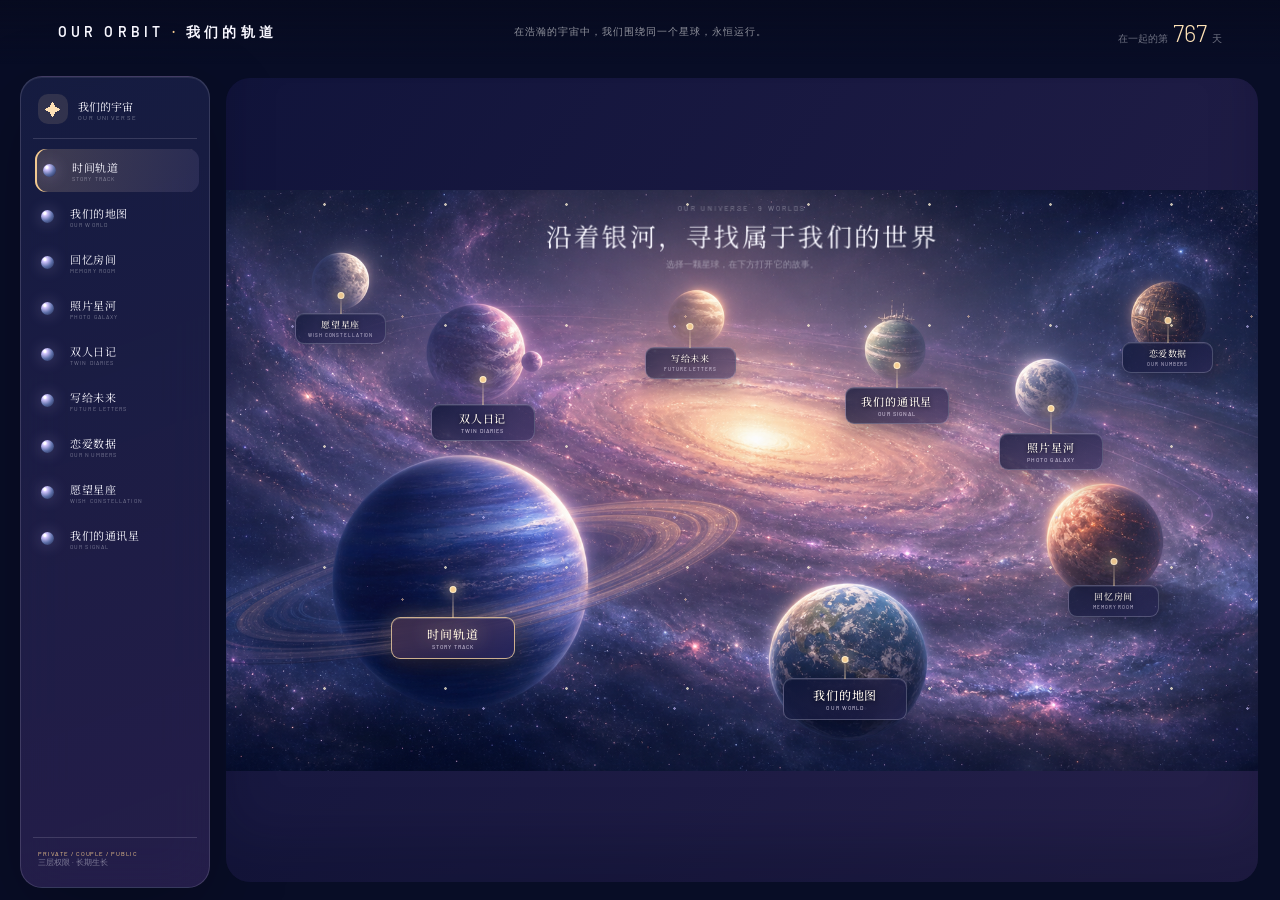
==== commit 3d1fb2f0: "feat(timeline): unify landmark flight map" ====
--- a/universe.html
+++ b/universe.html
@@ -6,7 +6,7 @@
   <title>我们的宇宙｜OUR ORBIT</title>
   <meta name="description" content="葛家羽与牛一铭的私人数字恋爱博物馆。">
   <meta name="theme-color" content="#10142f">
-  <link rel="stylesheet" href="css/site.css?v=timeline-v022">
+  <link rel="stylesheet" href="css/site.css?v=timeline-v023">
 </head>
 <body class="universe-page">
   <div class="atlas-background" aria-hidden="true">
@@ -66,6 +66,6 @@
     <div><p data-flight-en>WORLD</p><h1 data-flight-title>新的世界</h1><span data-flight-kicker>这颗星球的故事正在展开。</span></div>
   </section>
   <script src="js/ambient-motion.js?v=ambient-v014"></script>
-  <script src="js/site.js?v=timeline-v022"></script>
+  <script src="js/site.js?v=timeline-v023"></script>
 </body>
 </html>
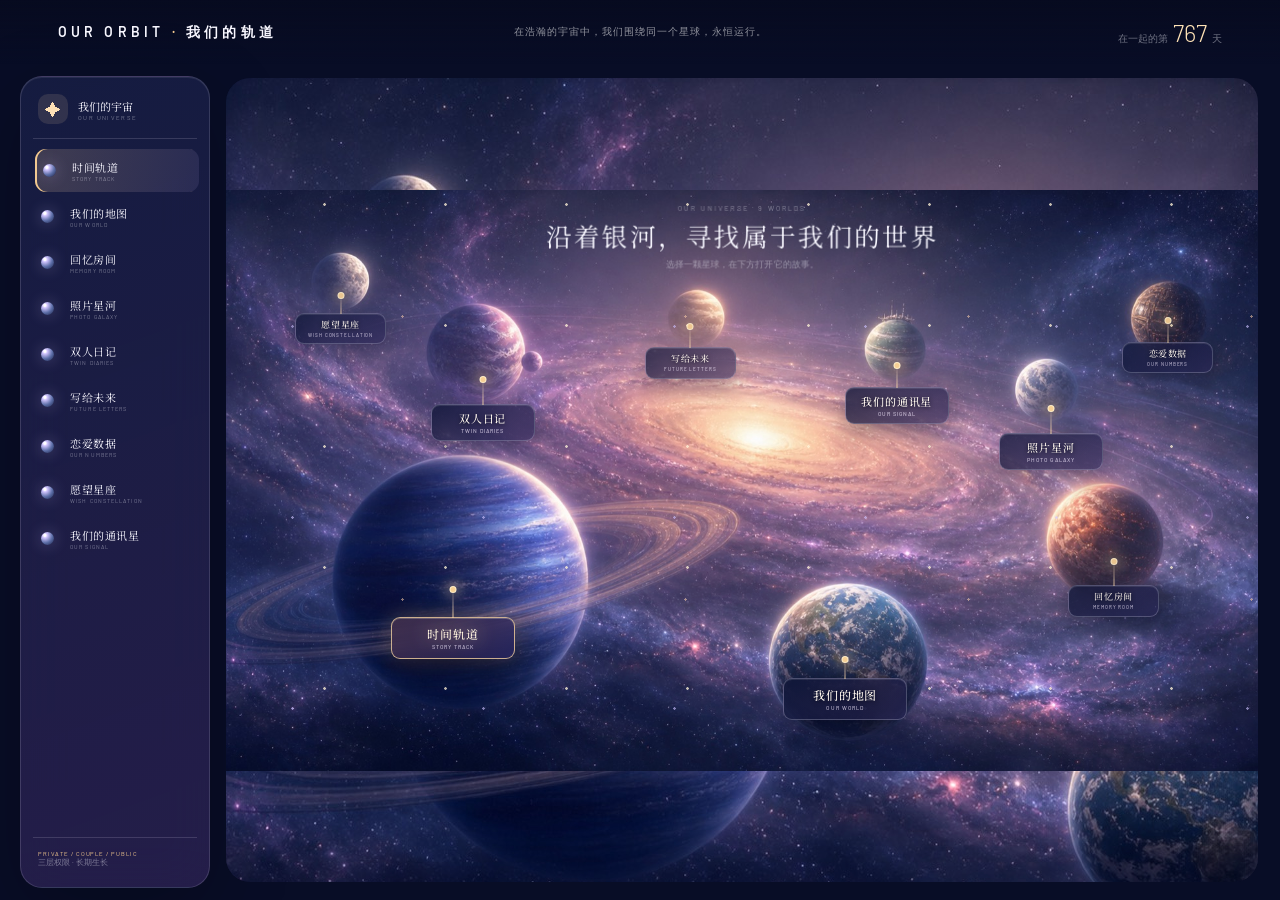
==== commit 2ae470f7: "perf: optimize visual assets for web delivery" ====
--- a/universe.html
+++ b/universe.html
@@ -6,11 +6,12 @@
   <title>我们的宇宙｜OUR ORBIT</title>
   <meta name="description" content="葛家羽与牛一铭的私人数字恋爱博物馆。">
   <meta name="theme-color" content="#10142f">
-  <link rel="stylesheet" href="css/site.css?v=timeline-v023">
+  <link rel="stylesheet" href="css/site.css?v=timeline-v024">
+  <link rel="stylesheet" href="css/optimized-assets.css?v=1">
 </head>
 <body class="universe-page">
   <div class="atlas-background" aria-hidden="true">
-    <img src="assets/galaxy-atlas-integrated.png" alt="">
+    <img src="assets/galaxy-atlas-integrated.jpg" alt="">
     <div class="atlas-background__shade"></div>
     <div class="atlas-background__grain"></div>
   </div>
@@ -66,6 +67,6 @@
     <div><p data-flight-en>WORLD</p><h1 data-flight-title>新的世界</h1><span data-flight-kicker>这颗星球的故事正在展开。</span></div>
   </section>
   <script src="js/ambient-motion.js?v=ambient-v014"></script>
-  <script src="js/site.js?v=timeline-v023"></script>
+  <script src="js/site.js?v=timeline-v024"></script>
 </body>
 </html>
--- a/css/optimized-assets.css
+++ b/css/optimized-assets.css
@@ -0,0 +1,15 @@
+/* Web delivery layer: original PNG files remain available for future editing. */
+.universe-page .planet-node--timeline>i{background-image:url('../assets/planet-timeline.jpg')!important}
+.universe-page .planet-node--map>i{background-image:url('../assets/planet-map.jpg')!important}
+.universe-page .planet-node--room>i{background-image:url('../assets/planet-room.jpg')!important}
+.universe-page .planet-node--gallery>i{background-image:url('../assets/planet-gallery.jpg')!important}
+.universe-page .planet-node--diary>i{background-image:url('../assets/planet-diary.jpg')!important}
+.universe-page .planet-node--letters>i{background-image:url('../assets/planet-letters.jpg')!important}
+.universe-page .planet-node--stats>i{background-image:url('../assets/planet-stats.jpg')!important}
+.universe-page .planet-node--wishes>i{background-image:url('../assets/planet-wishes.jpg')!important}
+.universe-page .planet-node--signal>i{background-image:url('../assets/planet-signal.jpg')!important}
+.universe-page .galaxy-stage,.universe-page .atlas-camera-layer,.universe-page .galaxy-map .atlas-camera-layer{background-image:url('../assets/galaxy-atlas-integrated.jpg')!important}
+.world-arrival__sky{background-image:linear-gradient(135deg,rgba(14,17,54,.32),rgba(20,12,52,.55)),url('../assets/galaxy-atlas-integrated.jpg')}
+.timeline-memory__scene{background-image:url('../assets/timeline-xiaoyuan-memory-v1.jpg')}
+.memory-card:nth-child(1){background-image:linear-gradient(0deg,rgba(9,13,39,.8),transparent),url('../assets/hero-twin-planets.jpg')}
+.memory-card:nth-child(2),.memory-card:nth-child(3){background-image:linear-gradient(0deg,rgba(9,13,39,.86),transparent),url('../assets/galaxy-atlas.jpg')}
